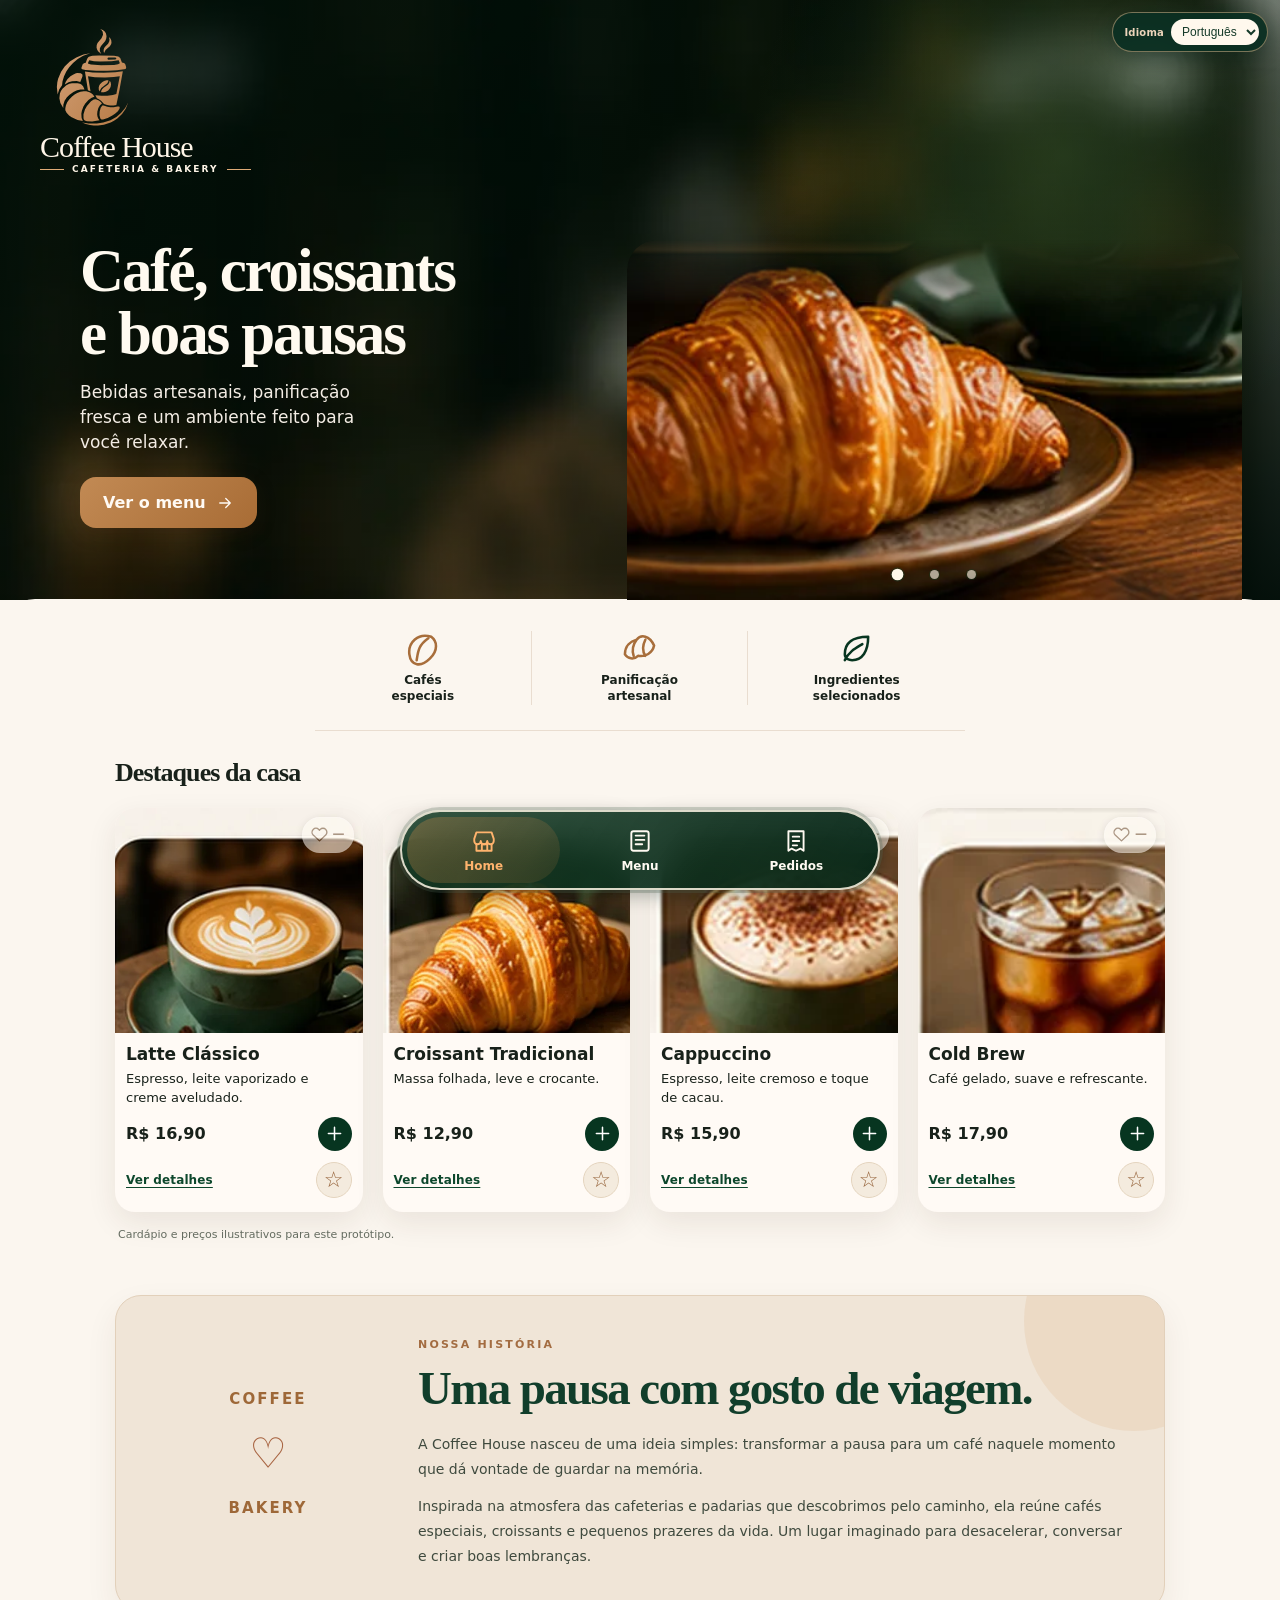
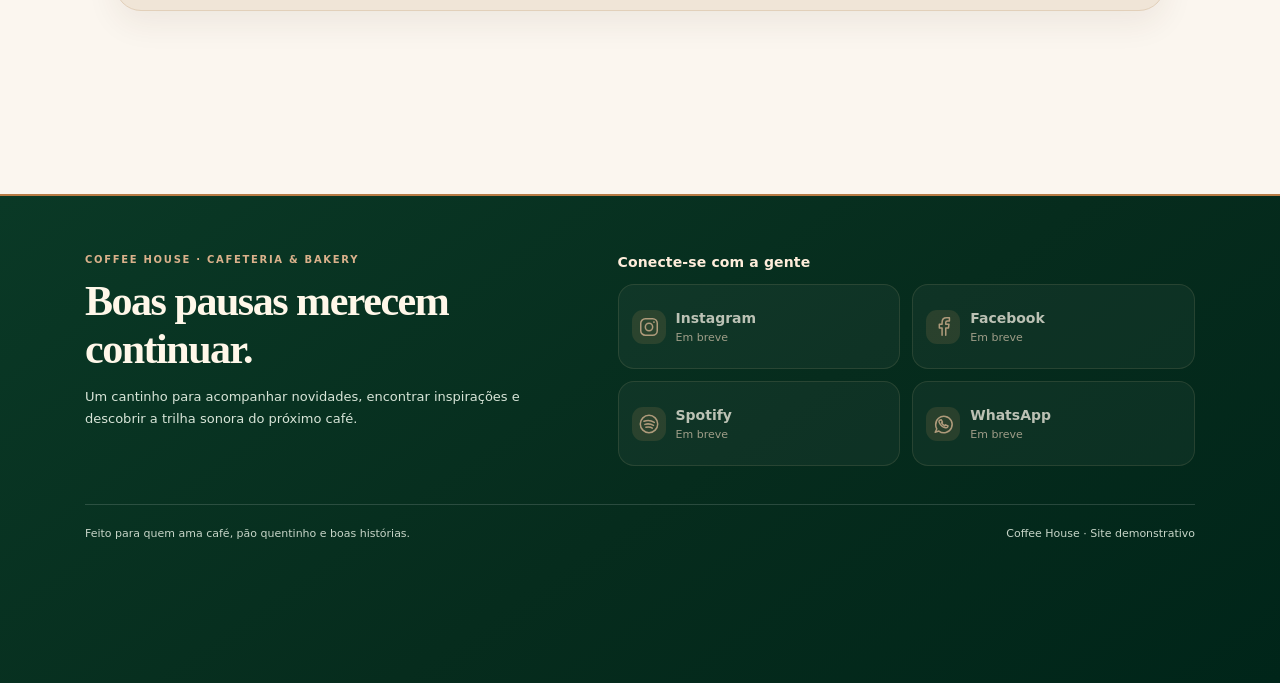
==== index.html @ 90447adb "feat(catalog): load live catalog after existing interactive customer experience" ====
<!doctype html><html lang="pt-BR"><head><meta charset="utf-8"><meta name="viewport" content="width=device-width,initial-scale=1,viewport-fit=cover"><meta name="theme-color" content="#083321"><meta name="description" content="Coffee House — café, croissants e boas pausas. Protótipo de cafeteria e bakery."><title>Coffee House · Cafeteria & Bakery</title><meta name="robots" content="index,follow"><link rel="canonical" href="https://iamdanieldantas.github.io/coffee-shop/">
<meta property="og:type" content="website"><meta property="og:title" content="Coffee House · Cafeteria & Bakery">
<meta property="og:description" content="Café, croissants e boas pausas — explore nosso cardápio demonstrativo.">
<meta property="og:url" content="https://iamdanieldantas.github.io/coffee-shop/">
<meta property="og:image" content="https://iamdanieldantas.github.io/coffee-shop/assets/app-icon.svg">
<meta name="twitter:card" content="summary"><meta name="twitter:title" content="Coffee House">
<link rel="manifest" href="manifest.webmanifest"><meta name="apple-mobile-web-app-capable" content="yes"><meta name="apple-mobile-web-app-status-bar-style" content="default"><meta name="apple-mobile-web-app-title" content="Coffee House">
<meta name="color-scheme" content="light">
<script type="application/ld+json">{"@context":"https://schema.org","@type":"WebSite","name":"Coffee House","url":"https://iamdanieldantas.github.io/coffee-shop/","inLanguage":["pt-BR","en-US","es-AR"],"description":"Protótipo demonstrativo de cafeteria e bakery. Não recebe pedidos reais."}</script><link rel="icon" type="image/svg+xml" href="assets/logo-approved.svg"><link rel="stylesheet" href="assets/styles.css"></head><body>
<div id="app">
<div class="language-switcher"><label for="site-language" data-i18n="language.label">Idioma</label><select id="site-language" data-i18n-aria-label="language.aria" aria-label="Selecionar idioma"><option value="pt">Português</option><option value="en">English</option><option value="es">Español</option></select></div>
<section id="home" class="screen active" aria-label="Página inicial" data-i18n-aria-label="aria.home"><div class="home-hero"><div class="top-logo"><img class="brand-symbol" src="assets/logo-approved.svg" alt="Croissant e copo de café" data-i18n-alt="aria.logo"><div class="wordmark">Coffee House</div><div class="submark">CAFETERIA &amp; BAKERY</div></div><div class="home-text"><h1 class="serif" data-i18n-html="hero.title">Café, croissants<br>e boas pausas</h1><p data-i18n="hero.description">Bebidas artesanais, panificação fresca e um ambiente feito para você relaxar.</p><a class="cta" href="#menu" data-go="menu"><span data-i18n="hero.menu">Ver o menu</span> <svg class="ico " viewBox="0 0 24 24" fill="none" stroke="currentColor" stroke-width="1.75" stroke-linecap="round" stroke-linejoin="round" aria-hidden="true"><path d="M5 12h14m-6-6 6 6-6 6"/></svg></a></div><div class="hero-carousel" aria-label="Fotos de cafés e panificação" data-i18n-aria-label="aria.carousel" aria-roledescription="carrossel">
  <img class="hero-food hero-slide is-active" src="assets/photos/hero-food.webp" fetchpriority="high" decoding="async" alt="Croissant e café especial sobre a mesa" data-i18n-alt="aria.image1" aria-hidden="false">
  <img class="hero-food hero-slide" decoding="async" src="assets/photos/croissant.webp" alt="Croissant artesanal dourado" data-i18n-alt="aria.image2" aria-hidden="true">
  <img class="hero-food hero-slide" decoding="async" src="assets/photos/latte.webp" alt="Café com leite cremoso" data-i18n-alt="aria.image3" aria-hidden="true">
  <div class="hero-dots" role="group" aria-label="Escolher foto da vitrine">
    <button class="hero-dot is-active" type="button" data-carousel-index="0" aria-label="Mostrar foto 1: croissant e café" data-i18n-aria-label="aria.carousel1" aria-current="true"></button>
    <button class="hero-dot" type="button" data-carousel-index="1" aria-label="Mostrar foto 2: croissant" data-i18n-aria-label="aria.carousel2" aria-current="false"></button>
    <button class="hero-dot" type="button" data-carousel-index="2" aria-label="Mostrar foto 3: latte" data-i18n-aria-label="aria.carousel3" aria-current="false"></button>
  </div>
</div></div><div class="home-lower"><div class="content"><div class="value-trio"><div><svg class="ico " viewBox="0 0 24 24" fill="none" stroke="currentColor" stroke-width="1.75" stroke-linecap="round" stroke-linejoin="round" aria-hidden="true"><path d="M18 4C9 1 2 8 3 16s8 9 14 3 5-12 1-15Z"/><path d="M16 5c-7 5-7 9-8 15"/></svg><span data-i18n-html="hero.coffee">Cafés<br>especiais</span></div><div><svg class="ico " viewBox="0 0 24 24" fill="none" stroke="currentColor" stroke-width="1.75" stroke-linecap="round" stroke-linejoin="round" aria-hidden="true"><path d="M2 16c0-6 4-9 8-10 3-4 9-3 12 4-1 5-6 8-11 7-3 3-7 2-9-1ZM10 6c-3 4-3 8-2 11M16 6c-2 4-2 8 0 11"/></svg><span data-i18n-html="hero.bakery">Panificação<br>artesanal</span></div><div><svg class="ico " viewBox="0 0 24 24" fill="none" stroke="currentColor" stroke-width="1.75" stroke-linecap="round" stroke-linejoin="round" aria-hidden="true"><path d="M20 4C8 4 4 9 4 16c0 3 3 4 5 4 7 0 11-6 11-16ZM4 20c3-6 7-8 12-11"/></svg><span data-i18n-html="hero.ingredients">Ingredientes<br>selecionados</span></div></div><h2 class="serif section-title" id="featured-heading">Destaques da casa</h2><div class="featured-grid" id="featured"></div><p class="small-note" data-i18n="hero.note">Cardápio e preços ilustrativos para este protótipo.</p>
<section class="about-section" id="sobre-nos" aria-labelledby="about-heading">
  <div class="about-decor" aria-hidden="true"><span>COFFEE</span><span>♡</span><span>BAKERY</span></div>
  <div class="about-copy">
    <p class="about-eyebrow" data-i18n="about.eyebrow">NOSSA HISTÓRIA</p>
    <h2 id="about-heading" class="serif" data-i18n="about.heading">Uma pausa com gosto de viagem.</h2>
    <p data-i18n="about.p1">A Coffee House nasceu de uma ideia simples: transformar a pausa para um café naquele momento que dá vontade de guardar na memória.</p>
    <p data-i18n="about.p2">Inspirada na atmosfera das cafeterias e padarias que descobrimos pelo caminho, ela reúne cafés especiais, croissants e pequenos prazeres da vida. Um lugar imaginado para desacelerar, conversar e criar boas lembranças.</p>
  </div>
</section>
</div></div></section>
<section id="menu" class="screen" aria-label="Cardápio" data-i18n-aria-label="aria.menu"><header class="banner-head"><div class="top-logo"><img class="brand-symbol" src="assets/logo-approved.svg" alt="Croissant e copo de café" data-i18n-alt="aria.logo"><div class="wordmark">Coffee House</div><div class="submark">CAFETERIA &amp; BAKERY</div></div></header><main class="content page-content"><h1 class="serif page-title" data-i18n="menu.heading">Menu</h1><p class="page-lead" data-i18n="menu.subtitle">Escolha sua bebida ou favorito da casa.</p><div class="categories" id="categories"></div><p id="likes-status" class="likes-status" aria-live="polite">Carregando curtidas...</p><div id="menu-items"></div><p class="small-note" data-i18n="menu.note">Fotos conceituais e preços demonstrativos.</p></main></section>
<section id="pedidos" class="screen" aria-label="Pedidos" data-i18n-aria-label="aria.orders"><header class="banner-head"><div class="top-logo"><img class="brand-symbol" src="assets/logo-approved.svg" alt="Croissant e copo de café" data-i18n-alt="aria.logo"><div class="wordmark">Coffee House</div><div class="submark">CAFETERIA &amp; BAKERY</div></div></header><main class="content page-content"><h1 class="serif page-title" data-i18n="orders.heading">Pedidos</h1><p class="page-lead" data-i18n="orders.subtitle">Revise seus itens antes da retirada.</p><div class="order-layout"><div id="order-list" class="panel order-list"></div><div><div id="order-summary" class="panel order-summary"></div><svg class="order-illustration" viewBox="0 0 310 195" fill="none" stroke="currentColor" stroke-width="2" stroke-linecap="round" stroke-linejoin="round" aria-hidden="true"><path d="M37 69h245v12H37zM48 81v91h219V81M49 69 72 24h173l28 45M82 69l12-45M117 69l8-45M154 69V24M192 69l-9-45M225 69l-17-45M255 69l-28-45M70 85v88M243 85v88M111 110h64v63h-64zM121 120h44v53h-44zM195 105h44v40h-44zM193 156h48M7 174h294M14 174v-40m0 0c-9-13-2-18 2-15 2-22 17-15 13-4 13-1 11 10 5 17M290 174v-31m0 0c-14-17-7-24-2-21 6-19 22-12 17 1 10-1 8 15 1 19M18 175h24v-10H18zM276 175h25v-10h-25zM78 156h26M81 155v18M102 155v18M201 162h28M205 162v11M225 162v11"/></svg></div></div></main></section>
</div>
<footer class="site-footer" aria-label="Rodapé do Coffee House" data-i18n-aria-label="aria.footer">
  <div class="site-footer-inner">
    <div class="footer-intro">
      <p class="footer-eyebrow">COFFEE HOUSE <span aria-hidden="true">·</span> CAFETERIA &amp; BAKERY</p>
      <h2 class="serif" data-i18n="footer.title">Boas pausas merecem continuar.</h2>
      <p data-i18n="footer.description">Um cantinho para acompanhar novidades, encontrar inspirações e descobrir a trilha sonora do próximo café.</p>
    </div>
    <div class="footer-social-section">
      <h3 data-i18n="footer.social">Conecte-se com a gente</h3>
      <div class="footer-social-grid" aria-label="Redes sociais e contato" data-i18n-aria-label="aria.social">
<span class="social-link is-pending" data-social="instagram">
  <span class="social-icon"><svg viewBox="0 0 24 24" fill="none" stroke="currentColor" stroke-linecap="round" stroke-linejoin="round" stroke-width="1.65" aria-hidden="true"><rect x="3" y="3" width="18" height="18" rx="5"/><circle cx="12" cy="12" r="4"/><circle cx="17.4" cy="6.6" r="1" fill="currentColor" stroke="none"/></svg></span>
  <span class="social-labels"><span class="social-name">Instagram</span><span class="social-meta" data-i18n="footer.soon">Em breve</span></span>
  <svg class="social-arrow" viewBox="0 0 24 24" fill="none" stroke="currentColor" stroke-width="1.7" aria-hidden="true"><path d="m8 16 8-8M9 8h7v7"/></svg>
</span>
<span class="social-link is-pending" data-social="facebook">
  <span class="social-icon"><svg viewBox="0 0 24 24" fill="none" stroke="currentColor" stroke-linecap="round" stroke-linejoin="round" stroke-width="1.65" aria-hidden="true"><path d="M15 21v-8h3l.5-4H15V7.1c0-1 .4-1.6 1.7-1.6H19V2h-3.2C12.1 2 11 4.3 11 7v2H8v4h3v8"/></svg></span>
  <span class="social-labels"><span class="social-name">Facebook</span><span class="social-meta" data-i18n="footer.soon">Em breve</span></span>
  <svg class="social-arrow" viewBox="0 0 24 24" fill="none" stroke="currentColor" stroke-width="1.7" aria-hidden="true"><path d="m8 16 8-8M9 8h7v7"/></svg>
</span>
<span class="social-link is-pending" data-social="spotify">
  <span class="social-icon"><svg viewBox="0 0 24 24" fill="none" stroke="currentColor" stroke-linecap="round" stroke-linejoin="round" stroke-width="1.65" aria-hidden="true"><circle cx="12" cy="12" r="9.5"/><path d="M6.5 9c4.3-1.3 8.2-.7 11.3 1.2M7.5 12.4c3.7-1.1 6.6-.5 9.4 1.1M8.6 15.5c2.8-.6 5.1-.4 7 1"/></svg></span>
  <span class="social-labels"><span class="social-name">Spotify</span><span class="social-meta" data-i18n="footer.soon">Em breve</span></span>
  <svg class="social-arrow" viewBox="0 0 24 24" fill="none" stroke="currentColor" stroke-width="1.7" aria-hidden="true"><path d="m8 16 8-8M9 8h7v7"/></svg>
</span>
<span class="social-link is-pending" data-social="whatsapp">
  <span class="social-icon"><svg viewBox="0 0 24 24" fill="none" stroke="currentColor" stroke-linecap="round" stroke-linejoin="round" stroke-width="1.65" aria-hidden="true"><path d="M5.2 17.4 3.5 21l4-1.3A9 9 0 1 0 4 13c0 1.6.4 3 1.2 4.4Z"/><path d="M8 8.1c-.5.5-.5 1.3-.1 2.2 1.3 3 3.6 5.1 6.7 5.8 1 .2 2-.1 2.4-.7l.5-1.2-2.7-1.3-.8 1c-1.6-.6-2.7-1.6-3.5-3.1l.9-.8L10 7.3Z"/></svg></span>
  <span class="social-labels"><span class="social-name">WhatsApp</span><span class="social-meta" data-i18n="footer.soon">Em breve</span></span>
  <svg class="social-arrow" viewBox="0 0 24 24" fill="none" stroke="currentColor" stroke-width="1.7" aria-hidden="true"><path d="m8 16 8-8M9 8h7v7"/></svg>
</span>
      </div>
    </div>
    <div class="footer-bottom">
      <span data-i18n="footer.motto">Feito para quem ama café, pão quentinho e boas histórias.</span>
      <span data-i18n="footer.demo">Coffee House · Site demonstrativo</span>
    </div>
  </div>
</footer>
<nav class="bottom-wrap" aria-label="Navegação principal" data-i18n-aria-label="aria.navigation"><div class="bottom"><a class="nav-btn active" data-go="home" href="#home" aria-current="page"><svg class="ico " viewBox="0 0 24 24" fill="none" stroke="currentColor" stroke-width="1.75" stroke-linecap="round" stroke-linejoin="round" aria-hidden="true"><path d="m3 10 2-6h14l2 6v2a3 3 0 0 1-6 0 3 3 0 0 1-6 0 3 3 0 0 1-6 0v-2Z"/><path d="M5 15v6h14v-6M10 21v-6h5v6"/></svg><span data-i18n="nav.home">Home</span></a><a class="nav-btn" data-go="menu" href="#menu"><svg class="ico " viewBox="0 0 24 24" fill="none" stroke="currentColor" stroke-width="1.75" stroke-linecap="round" stroke-linejoin="round" aria-hidden="true"><rect x="4" y="3" width="16" height="18" rx="2"/><path d="M8 7h8M8 11h8M8 15h6"/></svg><span data-i18n="nav.menu">Menu</span></a><a class="nav-btn" data-go="pedidos" href="#pedidos"><svg class="ico " viewBox="0 0 24 24" fill="none" stroke="currentColor" stroke-width="1.75" stroke-linecap="round" stroke-linejoin="round" aria-hidden="true"><path d="M5 3h14v18l-3-2-4 2-4-2-3 2V3Z"/><path d="M9 8h6M9 12h6M9 16h4"/></svg><span data-i18n="nav.orders">Pedidos</span><span class="cart-badge" id="cart-badge" hidden>0</span></a></div></nav>
<div class="toast" id="toast" role="status" aria-live="polite"></div><div class="overlay" id="checkout-modal" role="dialog" aria-modal="true" aria-labelledby="dialog-heading"><div class="dialog"><div class="success"><svg class="ico " viewBox="0 0 24 24" fill="none" stroke="currentColor" stroke-width="1.75" stroke-linecap="round" stroke-linejoin="round" aria-hidden="true"><path d="m5 12 5 5L20 7"/></svg></div><h2 id="dialog-heading" class="serif" data-i18n="modal.title">Pedido simulado!</h2><p data-i18n="modal.message">Esta é uma demonstração. Nenhum pedido foi enviado à loja e nenhum pagamento foi realizado.</p><button id="close-modal" class="confirm" type="button" data-i18n="modal.close">Voltar para o café</button></div></div>
<script src="assets/i18n.js"></script><script src="assets/likes-config.js"></script><script src="assets/likes.js"></script><script src="assets/app.js"></script><script src="assets/social-config.js"></script><script src="assets/social-footer.js"></script><script src="assets/experience.js"></script><script src="assets/catalog.js"></script><script defer src="assets/pwa.js"></script></body></html>
---- assets/styles.css ----
:root{--forest:#073520;--forest2:#002919;--forest3:#0e3b27;--copper:#b77b45;--copperlight:#dfab77;--cream:#fbf6ef;--cream2:#f3e9de;--white:#fffdf9;--ink:#18211a;--muted:#51574e;--line:#e9ddd0;--shadow:0 11px 30px rgba(55,32,18,.085)}
*{box-sizing:border-box}html{scroll-behavior:smooth}body{margin:0;color:var(--ink);background:var(--cream);font-family:system-ui,-apple-system,BlinkMacSystemFont,"Segoe UI",sans-serif;-webkit-font-smoothing:antialiased}button,input{font:inherit}button{cursor:pointer}button:focus-visible,input:focus-visible{outline:3px solid #b77b45;outline-offset:3px}button:disabled{cursor:not-allowed;opacity:.6}img{display:block;object-fit:cover}svg{flex-shrink:0}.ico{width:24px;height:24px}h1,h2,h3,p{margin:0}.serif{font-family:Georgia,"Times New Roman",serif;letter-spacing:-.035em;font-weight:700}#app{width:100%;min-height:100svh;overflow:hidden}.screen{display:none;animation:fade .22s ease both;min-height:100svh;padding-bottom:calc(120px + env(safe-area-inset-bottom))}.screen.active{display:block}@keyframes fade{from{opacity:.4;transform:translateY(5px)}to{opacity:1;transform:none}}.content{max-width:1120px;margin:0 auto;padding-left:20px;padding-right:20px}.top-logo{display:flex;flex-direction:column;align-items:center;gap:2px;color:#fff6e8;text-align:center}.top-logo .brand-symbol{display:block;width:105px;height:105px;object-fit:contain;overflow:visible;transform:none}.wordmark{font:500 30px/1 Georgia,serif;letter-spacing:-.035em}.submark{display:flex;align-items:center;gap:8px;font-size:9px;letter-spacing:.23em;font-weight:700}.submark:before,.submark:after{content:"";height:1px;width:24px;background:var(--copperlight)}.banner-head{background:radial-gradient(circle at 60% 0%,#15543b 0,var(--forest) 38%,var(--forest2) 95%);height:180px;border-radius:0 0 49% 49%/0 0 24px 24px;display:flex;align-items:center;justify-content:center;position:relative;z-index:1;padding-top:5px}.page-title{font-size:38px;line-height:1.05;margin-bottom:10px}.page-lead{font-size:15px;color:#202923;line-height:1.42;margin-bottom:24px}.panel{background:var(--white);border-radius:24px;box-shadow:var(--shadow)}
/* Home */
.home-hero{background:radial-gradient(circle at 83% 26%,rgba(69,99,52,.48),transparent 27%),linear-gradient(145deg,rgba(0,19,10,.82),rgba(0,21,12,.4) 53%,rgba(0,12,7,.96)),url('[data-uri]') center/cover;min-height:620px;color:#fffaf0;position:relative;overflow:hidden;padding-top:25px}.home-hero .top-logo{position:relative;z-index:2}.home-text{position:relative;z-index:2;margin:80px 28px 0;max-width:440px}.home-text h1{font-size:clamp(38px,9.7vw,56px);line-height:1.04;margin-bottom:14px}.home-text p{font-size:16px;line-height:1.46;max-width:290px;color:#f4ede5}.cta{display:inline-flex;align-items:center;justify-content:center;gap:10px;background:linear-gradient(135deg,#c28a54,#a86c35);color:#fffaf4;border:0;border-radius:16px;padding:16px 23px;font-weight:750;margin-top:23px;box-shadow:0 5px 20px rgba(60,32,8,.19)}.cta .ico{width:18px;height:18px}.hero-food{position:relative;z-index:1;width:min(100%,540px);margin:-4px auto -5px;display:block;height:195px;object-fit:cover;object-position:center 43%;mask-image:linear-gradient(to bottom,transparent 0%,#000 22%,#000 98%)}.hero-dots{display:flex;justify-content:center;gap:7px;position:relative;z-index:3;margin:-4px 0 40px}.hero-dots span{width:8px;height:8px;border-radius:50%;background:#ffffff65}.hero-dots span:first-child{background:#fff6e8}.home-lower{margin-top:-1px;position:relative;border-radius:35px 35px 0 0;background:var(--cream);padding:26px 0 60px}.value-trio{display:grid;grid-template-columns:repeat(3,1fr);text-align:center;gap:0;padding:6px 0 25px;margin-bottom:27px;border-bottom:1px solid var(--line)}.value-trio>div{display:flex;flex-direction:column;align-items:center;gap:7px;font-size:12px;font-weight:650;line-height:1.32;padding:0 7px;border-right:1px solid var(--line)}.value-trio>div:last-child{border-right:0}.value-trio .ico{color:#a86e3b;width:35px;height:35px}.value-trio>div:last-child .ico{color:var(--forest)}.section-title{font-size:26px;margin:8px 0 20px}.featured-grid{display:grid;grid-template-columns:1fr 1fr;gap:13px}.featured{overflow:hidden;border-radius:20px;background:#fffaf5;box-shadow:var(--shadow);display:flex;flex-direction:column}.featured img{width:100%;aspect-ratio:1.12;object-fit:cover}.featured-body{padding:11px 11px 14px;display:flex;flex:1;flex-direction:column}.featured h3{font-size:14px;line-height:1.28}.featured p{font-size:11px;line-height:1.4;margin:5px 0 10px;flex:1}.price-row{display:flex;align-items:center;justify-content:space-between;gap:5px}.price{font-weight:760}.round-add{border:0;border-radius:50%;width:34px;height:34px;background:var(--forest);color:#fff;display:grid;place-items:center;transition:transform .12s}.round-add:active{transform:scale(.92)}.round-add .ico{width:21px;height:21px}
/* Menu */
.page-content{padding-top:19px}.categories{display:grid;grid-template-columns:repeat(4,minmax(0,1fr));gap:7px;margin-bottom:28px}.category{border:1px solid #f0e7dd;background:#fffaf4;color:#1e2420;border-radius:19px;min-height:99px;padding:12px 3px;display:flex;flex-direction:column;gap:9px;align-items:center;justify-content:center;box-shadow:0 5px 13px rgba(56,34,19,.035);font-size:12px;font-weight:650}.category .ico{width:31px;height:31px;color:#a86a37}.category.selected{background:linear-gradient(150deg,#0f4a2e,#002c1a);color:white;border-color:#0a3624;box-shadow:0 8px 20px #0a33201e}.category.selected .ico{color:white}.menu-section{margin-bottom:27px}.menu-section h2{font-size:25px;margin:0 0 13px}.menu-items{display:grid;grid-template-columns:1fr;gap:12px}.product{background:#fffcf8;border-radius:22px;padding:12px;display:grid;grid-template-columns:105px minmax(0,1fr) 37px;align-items:center;gap:13px;box-shadow:var(--shadow)}.product img{width:105px;height:105px;border-radius:15px}.product h3{font-size:14px;line-height:1.3;font-weight:760}.product p{font-size:12px;line-height:1.35;margin:4px 0 8px;color:#353832}.product strong{font-size:15px}.product .round-add{align-self:end;margin-bottom:3px}.small-note{font-size:11px;color:#666e62;margin:16px 3px 0}
/* Orders */
.order-list{padding:5px 16px}.order-row{display:grid;grid-template-columns:79px minmax(0,1fr) auto;gap:11px;align-items:center;padding:18px 0;border-bottom:1px solid var(--line)}.order-row:last-child{border:0}.order-row img{width:78px;height:78px;border-radius:14px}.order-row h3{font-size:13px;font-weight:760;line-height:1.35}.order-row p{font-size:13px;margin-top:7px}.quantity{display:flex;align-items:center;background:#f5eee5;border:1px solid #e2d5c7;border-radius:99px;gap:10px}.quantity button{border:0;background:transparent;width:27px;height:29px;display:grid;place-items:center;border-radius:50%}.quantity button .ico{width:17px;height:17px}.quantity span{font-size:13px;font-weight:750;min-width:8px;text-align:center}.order-summary{padding:17px 17px 18px;margin-top:17px}.summary-line{display:flex;align-items:center;justify-content:space-between;font-size:14px;gap:10px;margin-bottom:19px}.coupon-trigger{border:0;border-radius:13px;width:100%;background:#e7ecdf;display:flex;align-items:center;justify-content:space-between;padding:13px 12px;color:#1c3729;font-size:13px;margin:2px 0 17px}.coupon-trigger .ico:first-child{width:23px;height:23px}.coupon-trigger .ico:last-child{width:18px;height:18px}.coupon-left{display:flex;align-items:center;gap:10px}.coupon-body{display:none;gap:8px;margin:-6px 0 16px}.coupon-body.open{display:flex}.coupon-body input{border:1px solid #ded4c6;border-radius:10px;background:white;padding:12px;flex:1;min-width:0;outline-color:var(--forest)}.coupon-body button{border:0;border-radius:10px;background:#18442c;color:white;font-weight:650;padding:0 13px}.coupon-error{font-size:12px;color:#a34a28;margin:-7px 0 12px;display:none}.total-line{padding:13px 0 17px;border-top:1px solid var(--line);display:flex;align-items:center;justify-content:space-between;font-size:21px;font-weight:790}.confirm{border:0;background:linear-gradient(110deg,#07532f,#002d1b);color:white;border-radius:16px;width:100%;padding:17px 12px;display:flex;align-items:center;justify-content:center;gap:13px;font-weight:750;font-size:14px}.confirm .ico{width:22px;height:22px}.empty{text-align:center;padding:38px 15px;color:#384739}.empty .ico{height:45px;width:45px;color:var(--forest)}.empty h3{font-size:20px;margin:12px 0 8px}.empty p{font-size:13px;line-height:1.5}.order-illustration{display:block;max-width:310px;width:85%;margin:23px auto 20px;color:#50765d;opacity:.63}
/* Bottom navigation */
.bottom-wrap{position:fixed;z-index:50;bottom:calc(10px + env(safe-area-inset-bottom));left:50%;transform:translateX(-50%);width:min(calc(100% - 22px),470px);padding:5px;border-radius:100px;border:2px solid rgba(237,232,215,.92);background:linear-gradient(125deg,rgba(22,61,39,.86),rgba(4,37,22,.94));box-shadow:0 6px 18px #05140e4a,0 0 0 3px #5f746246;backdrop-filter:blur(18px);-webkit-backdrop-filter:blur(18px)}.bottom{display:grid;grid-template-columns:repeat(3,minmax(0,1fr));gap:3px}.nav-btn{border:0;background:transparent;color:#fffaf2;min-height:66px;border-radius:100px;display:flex;align-items:center;justify-content:center;flex-direction:column;gap:5px;position:relative;font-size:12px;font-weight:640}.nav-btn .ico{width:26px;height:26px}.nav-btn.active{color:#ffb36d;background:linear-gradient(130deg,rgba(196,135,73,.36),rgba(153,107,57,.16))}.cart-badge{position:absolute;top:4px;left:calc(50% + 13px);font-size:11px;background:#fff5e9;border-radius:100%;color:#24352a;min-width:20px;height:20px;display:grid;place-items:center;font-weight:800;border:1px solid #cbbba5}.cart-badge[hidden]{display:none}
.toast{position:fixed;z-index:80;left:50%;transform:translateX(-50%) translateY(18px);opacity:0;bottom:calc(94px + env(safe-area-inset-bottom));background:#173c29;color:white;padding:12px 20px;box-shadow:0 10px 30px #001b1660;border-radius:100px;font-size:13px;white-space:nowrap;pointer-events:none;transition:all .2s}.toast.show{transform:translateX(-50%) translateY(0);opacity:1}.overlay{position:fixed;inset:0;z-index:100;background:#00190ec9;display:none;align-items:center;justify-content:center;padding:16px;backdrop-filter:blur(4px)}.overlay.show{display:flex}.dialog{background:var(--cream);border-radius:27px;width:min(100%,390px);text-align:center;padding:30px 25px}.dialog .success{width:65px;height:65px;border-radius:50%;background:#e0ecda;display:grid;place-items:center;color:#145132;margin:auto auto 15px}.dialog .success .ico{width:35px;height:35px}.dialog h2{font-size:29px}.dialog p{font-size:14px;line-height:1.5;margin:10px 0 20px;color:#485148}
@media(min-width:760px){.banner-head{height:198px}.page-content{padding-top:30px}.page-title{font-size:46px}.content{padding-left:35px;padding-right:35px}.home-hero{min-height:600px}.home-hero .top-logo{margin-left:40px;align-items:flex-start}.home-text{margin:65px max(6%,calc((100vw - 1120px)/2)) 0}.home-text h1{font-size:61px}.home-text p{font-size:17px}.hero-food{width:48%;height:360px;position:absolute;right:3%;bottom:0;object-fit:cover;border-radius:30px 30px 0 0;mask-image:linear-gradient(to bottom,transparent,#000 18%)}.hero-dots{position:absolute;bottom:1px;left:50%}.home-lower{border-radius:35px 35px 0 0}.value-trio{max-width:650px;margin-left:auto;margin-right:auto}.featured-grid{grid-template-columns:repeat(4,1fr);gap:20px}.featured img{aspect-ratio:1.1}.featured h3{font-size:17px}.featured p{font-size:13px}.categories{max-width:650px;gap:12px}.menu-items{grid-template-columns:repeat(2,minmax(0,1fr));gap:16px}.product{grid-template-columns:105px minmax(0,1fr) 37px}.order-layout{display:grid;grid-template-columns:minmax(0,1.3fr) minmax(300px,.9fr);gap:25px;align-items:start}.order-summary{margin-top:0}.order-illustration{width:225px}.bottom-wrap{width:480px}}
@media(max-width:350px){.product{grid-template-columns:84px minmax(0,1fr) 32px;gap:8px;padding:9px}.product img{width:84px;height:84px}.category{font-size:11px}.order-row{grid-template-columns:62px minmax(0,1fr);row-gap:6px}.order-row img{width:62px;height:62px}.quantity{grid-column:2;justify-self:start}.top-logo .brand-symbol{width:82px}.wordmark{font-size:26px}}
@media(prefers-reduced-motion:reduce){*,*:before,*:after{animation:none!important;transition:none!important;scroll-behavior:auto!important}}

/* Native anchor navigation: reliable for iOS/Safari, including local file previews. */
.nav-btn{text-decoration:none;touch-action:manipulation;-webkit-tap-highlight-color:transparent;user-select:none}
.nav-btn:focus-visible{outline:3px solid #d59a60;outline-offset:2px}
@supports selector(body:has(.screen:target)) {
  html:not(.js-ready) body:has(.screen:target) .screen{display:none !important}
  html:not(.js-ready) body:has(.screen:target) .screen:target{display:block !important}
  html:not(.js-ready) body:has(#menu:target) .bottom-wrap [data-go="home"],
  html:not(.js-ready) body:has(#pedidos:target) .bottom-wrap [data-go="home"]{color:#fffaf2;background:transparent}
  html:not(.js-ready) body:has(#menu:target) .bottom-wrap [data-go="menu"],
  html:not(.js-ready) body:has(#pedidos:target) .bottom-wrap [data-go="pedidos"],
  html:not(.js-ready) body:has(#home:target) .bottom-wrap [data-go="home"]{color:#ffb36d;background:linear-gradient(130deg,rgba(196,135,73,.36),rgba(153,107,57,.16))}
}

/* Carousel: one real photo at a time, active dot and manual/swipe controls. */
.hero-carousel{position:relative;z-index:1;width:min(100%,540px);height:195px;margin:-4px auto -5px;overflow:hidden;mask-image:linear-gradient(to bottom,transparent 0%,#000 22%,#000 98%)}
.hero-carousel .hero-food{position:absolute;inset:0;width:100%;height:100%;margin:0;display:block;object-fit:cover;object-position:center 43%;border-radius:0;mask-image:none;opacity:0;transition:opacity .4s ease;pointer-events:none}
.hero-carousel .hero-food.is-active{opacity:1}
.hero-carousel .hero-dots{position:absolute;z-index:4;left:0;right:0;bottom:7px;display:flex;justify-content:center;gap:3px;margin:0}
.hero-carousel .hero-dot{border:0;appearance:none;background:transparent;width:34px;height:34px;display:grid;place-items:center;padding:0;cursor:pointer;touch-action:manipulation}
.hero-carousel .hero-dot::after{content:"";width:9px;height:9px;border-radius:50%;background:#fff8e9a0;box-shadow:0 0 0 1px #13402760;transition:transform .2s ease,background .2s ease}
.hero-carousel .hero-dot.is-active::after{background:#fff8e9;transform:scale(1.3)}
.hero-carousel .hero-dot:focus-visible{outline:2px solid #fff5df;outline-offset:0;border-radius:100px}
.cta{text-decoration:none}
@media(min-width:760px){.hero-carousel{width:48%;height:360px;position:absolute;right:3%;bottom:0;margin:0;mask-image:linear-gradient(to bottom,transparent,#000 18%);border-radius:30px 30px 0 0}.hero-carousel .hero-food{height:100%;width:100%;right:auto;bottom:auto;object-fit:cover;mask-image:none}.hero-carousel .hero-dots{left:0;bottom:9px;position:absolute}}
@media(prefers-reduced-motion:reduce){.hero-carousel .hero-food{transition:none}.hero-carousel .hero-dot::after{transition:none}}

/* Curtidas: acessíveis por teclado, sem inventar contagens quando offline. */
.like-button{display:inline-flex;align-items:center;justify-content:center;gap:5px;min-height:32px;padding:4px 8px;border:1px solid #e5d9cb;border-radius:99px;background:#fffaf4;color:#74563c;font-size:12px;line-height:1.1;font-weight:750;cursor:pointer;white-space:nowrap;touch-action:manipulation}
.like-button .like-icon{width:17px;height:17px;flex-shrink:0;transition:transform .15s}
.like-button:hover:not(:disabled) .like-icon{transform:scale(1.12)}
.like-button.is-liked{color:#b85154;border-color:#e7c5c3;background:#fff1ef}
.like-button.is-liked .like-icon{fill:currentColor}
.like-button:disabled{opacity:.58;cursor:not-allowed}
.like-button:focus-visible,.menu-sort button:focus-visible{outline:3px solid var(--copper);outline-offset:3px}
.featured{position:relative}
.featured>.like-button{position:absolute;top:9px;right:9px;border-color:#fff7;box-shadow:0 2px 10px #08180833;background:#fffaf4ed;min-width:48px;min-height:36px}
.featured>.like-button.is-liked{background:#fff1ef}
.product .like-button{display:flex;max-width:max-content;margin-top:9px}
.likes-status{font-size:12px;line-height:1.45;color:var(--muted);margin:-8px 0 18px}
.menu-sort{display:flex;align-items:center;justify-content:space-between;gap:12px;margin:0 3px 18px;font-size:12px;color:var(--muted)}
.menu-sort button{border:1px solid #d6c6b7;background:#fffaf4;color:var(--forest);padding:9px 13px;border-radius:99px;font-size:12px;font-weight:730;cursor:pointer}
.menu-sort button[aria-pressed="true"]{background:var(--forest);color:#fff}
.menu-sort button:disabled{opacity:.5;cursor:not-allowed}

/* One consistent, accessible - quantity + control for Home highlights and Menu. */
.product{grid-template-columns:105px minmax(0,1fr)}
.product-info{min-width:0}
.product-price-row{display:flex;align-items:center;justify-content:space-between;flex-wrap:wrap;gap:8px 10px}
.product-qty-slot{display:flex;align-items:center;flex:none}
.product-qty-slot .round-add{align-self:auto;margin:0}
.product-qty-slot .round-add[hidden],.product-qty-slot .qty-picker[hidden]{display:none!important}
.qty-picker{display:inline-flex;align-items:center;justify-content:space-between;gap:2px;border-radius:99px;border:1px solid #d7c7b5;background:#f4eee6;color:var(--forest);min-height:36px;padding:2px;white-space:nowrap;touch-action:manipulation}
.qty-picker button{border:0;background:transparent;display:grid;place-items:center;width:31px;height:30px;color:inherit;border-radius:50%;padding:0;flex:none}
.qty-picker button:active{background:#e9dcd0}
.qty-picker button:focus-visible{outline:2px solid var(--copper);outline-offset:1px}
.qty-picker button:disabled{opacity:.35;cursor:not-allowed}
.qty-picker button .ico{width:17px;height:17px}
.qty-picker output{min-width:22px;text-align:center;font-size:14px;font-weight:800;font-variant-numeric:tabular-nums}
.featured .price-row{flex-wrap:wrap;gap:8px 5px}
.featured .product-qty-slot{margin-left:auto}
.product .like-button{margin-top:10px}
@media(max-width:350px){.product{grid-template-columns:84px minmax(0,1fr)}.product-price-row{gap:8px 4px}}

/* Footer social and contact section: visible on Home, Menu and Pedidos. */
.site-footer{position:relative;background:linear-gradient(145deg,#0a3926 0%,#062c1d 55%,#002519 100%);color:#fff7e9;border-top:2px solid var(--copper);padding:43px 20px calc(136px + env(safe-area-inset-bottom));}
.site-footer-inner{max-width:1110px;margin:0 auto}
.footer-eyebrow{font-size:10px;letter-spacing:.17em;font-weight:800;color:#dab18b}
.footer-intro h2{font-size:clamp(27px,5vw,42px);line-height:1.14;margin:13px 0 12px;max-width:520px}
.footer-intro>p:last-child{max-width:480px;color:#d8e5d8;line-height:1.65;font-size:13px}
.footer-social-section{margin-top:32px}
.footer-social-section h3{font-size:14px;letter-spacing:.01em;font-weight:750;margin-bottom:14px;color:#ffeddb}
.footer-social-grid{display:grid;grid-template-columns:repeat(2,minmax(0,1fr));gap:10px}
.social-link{min-width:0;min-height:78px;border:1px solid #d9bd912e;border-radius:16px;background:#ffffff0d;padding:12px 10px;display:flex;align-items:center;gap:10px;color:#fff9ed;text-decoration:none}
.social-link .social-icon{width:34px;height:34px;flex:none;display:grid;place-items:center;border-radius:11px;background:#d59a6030;color:#eec49e}
.social-link .social-icon svg{width:22px;height:22px}
.social-labels{display:flex;flex-direction:column;gap:5px;min-width:0}
.social-name{font-size:12px;font-weight:750;white-space:nowrap}
.social-meta{font-size:10px;color:#d8c7b0;white-space:nowrap}
.social-arrow{margin-left:auto;width:15px;height:15px;opacity:0;flex:none}
.social-link.is-pending{opacity:.73;cursor:default}
.social-link.is-ready{border-color:#d6b88965;background:#ffffff14;transition:background .16s,border-color .16s,transform .16s}
.social-link.is-ready .social-arrow{opacity:.85}
.social-link.is-ready:hover{background:#e4b17a25;border-color:#f4c89d;transform:translateY(-2px)}
.social-link.is-ready:focus-visible{outline:3px solid #f2b97a;outline-offset:3px}
.footer-bottom{border-top:1px solid #ffffff25;margin-top:29px;padding-top:20px;display:flex;flex-wrap:wrap;gap:8px 18px;justify-content:space-between;color:#c7d5c8;font-size:11px;line-height:1.6}
@media(min-width:760px){.site-footer{padding:58px 36px 140px}.site-footer-inner{display:grid;grid-template-columns:minmax(0,.9fr) minmax(430px,1.1fr);gap:30px 60px}.footer-social-section{margin:0}.footer-social-grid{gap:12px}.social-link{min-height:85px;padding:13px}.footer-bottom{grid-column:1/-1;margin-top:8px}.social-name{font-size:14px}.social-meta{font-size:11px}}
@media(max-width:350px){.site-footer{padding-left:15px;padding-right:15px}.social-link{gap:7px;padding:9px 7px;min-height:72px}.social-link .social-icon{width:30px;height:30px}.social-link .social-icon svg{width:19px;height:19px}.social-name{font-size:11px}}
@media(prefers-reduced-motion:reduce){.social-link.is-ready{transition:none}}

/* Global language selector. Stays out of the bottom navigation on mobile. */
.language-switcher{position:fixed;z-index:45;top:calc(12px + env(safe-area-inset-top));right:12px;display:flex;align-items:center;gap:7px;background:#092f22e8;border:1px solid #ddb58a85;border-radius:999px;padding:6px 8px 6px 11px;box-shadow:0 6px 20px #001e1660;color:#fff6e7;backdrop-filter:blur(12px);-webkit-backdrop-filter:blur(12px)}
.language-switcher label{font-size:10px;font-weight:700;letter-spacing:.02em;color:#edd5bb}
.language-switcher select{appearance:auto;border:0;background:#fff8ed;color:#153a29;border-radius:999px;padding:5px 3px 5px 7px;font-size:12px;min-width:88px;max-width:110px;cursor:pointer}
.language-switcher select:focus-visible{outline:3px solid #e4ab6c;outline-offset:3px}
@media(max-width:380px){.language-switcher{top:calc(7px + env(safe-area-inset-top));right:7px;padding:4px 6px;gap:4px}.language-switcher label{font-size:9px}.language-switcher select{font-size:11px;min-width:81px}}
/* Brand story: editorial, compact, and responsive. */
.about-section{position:relative;isolation:isolate;overflow:hidden;display:grid;gap:23px;grid-template-columns:1fr;background:#f0e5d7;border:1px solid #e2d0ba;border-radius:26px;margin-top:44px;margin-bottom:3px;padding:28px 23px 31px;box-shadow:0 13px 32px rgba(69,45,24,.07)}
.about-section:before{content:"";position:absolute;right:-80px;top:-85px;border-radius:50%;width:220px;height:220px;background:#dab58b3b;z-index:-1}
.about-decor{display:flex;align-items:center;gap:12px;font-size:11px;letter-spacing:.14em;font-weight:780;color:#9e6838}
.about-decor span:nth-child(2){font-size:20px;letter-spacing:0;color:#a76340}
.about-eyebrow{color:#a36c41;font-size:11px;font-weight:850;letter-spacing:.2em;margin:0 0 11px}
.about-copy h2{font-size:clamp(29px,5.5vw,47px);color:#113e2b;line-height:1.11;margin:0 0 18px;max-width:620px}
.about-copy>p:not(.about-eyebrow){font-size:14px;line-height:1.78;color:#3f4a3e;margin:0 0 12px;max-width:720px}
.about-copy>p:last-child{margin-bottom:0}
@media(min-width:760px){.about-section{grid-template-columns:220px 1fr;align-items:center;gap:40px;padding:42px;margin-top:54px}.about-decor{flex-direction:column;align-items:center;justify-content:center;font-size:15px;gap:21px}.about-decor span:nth-child(2){font-size:42px}}
/* Same quantity pill, icon size, colors, and touch targets as Menu/Home. */
.order-row .quantity.qty-picker{display:inline-flex;gap:2px;min-height:36px;padding:2px;border:1px solid #d7c7b5;background:#f4eee6;color:var(--forest);white-space:nowrap}
.order-row .quantity.qty-picker button{width:31px;height:30px;color:inherit;display:grid;place-items:center;padding:0;flex:none}
.order-row .quantity.qty-picker button .ico{width:17px;height:17px}
.order-row .quantity.qty-picker span{min-width:22px;text-align:center;font-size:14px;font-weight:800;line-height:1.2;font-variant-numeric:tabular-nums}
.order-row .quantity.qty-picker button:active{background:#e9dcd0}
.order-row .quantity.qty-picker button:focus-visible{outline:2px solid var(--copper);outline-offset:1px}
.order-row .quantity.qty-picker button:disabled{opacity:.35}
@media(max-width:420px){.order-row{grid-template-columns:65px minmax(0,1fr) auto;gap:8px}.order-row img{width:64px;height:64px}}
@media(max-width:350px){.order-row{grid-template-columns:62px minmax(0,1fr);gap:8px}.order-row .quantity.qty-picker{grid-column:2;justify-self:start}.about-section{padding:23px 18px}}

/* Coffee House V2 — product discovery, details, and safe demo checkout */
.discovery{background:#fffdf9;border:1px solid #e6d9c8;border-radius:17px;padding:15px;margin:14px 0 18px;box-shadow:0 8px 16px #192e1610}
.discovery>label,.discovery-actions>label{display:block;font-size:12px;font-weight:780;margin-bottom:7px;color:#193e2b}
.discovery input,.discovery select{width:100%;font-size:14px;min-height:42px;padding:10px 12px;border:1px solid #d7c7b5;border-radius:11px;background:#fff;color:#182a1e}
.discovery-actions{display:grid;grid-template-columns:1fr 1fr;gap:8px;margin-top:12px;align-items:end}
.discovery-actions>label{grid-column:1/-1;margin:0}
.discovery-actions select{width:100%}
.discovery-actions button{border-radius:11px;background:#103923;color:#fff5e9;min-height:42px;border:1px solid #103923;padding:8px 10px;font-size:12px;font-weight:700}
.discovery-actions button[aria-pressed="true"]{background:#e0b68a;color:#103923;border-color:#cf9865}
.discovery small{display:block;margin-top:10px;color:#666c62;font-size:11px;line-height:1.5}
.empty-search{font-size:14px;color:#657165;padding:30px 5px}
.product-more{display:flex;align-items:center;justify-content:space-between;gap:8px;margin-top:11px}
.product-more [data-detail]{color:#0d472c;text-align:left;border:0;background:transparent;font-size:12px;font-weight:760;letter-spacing:.01em;text-decoration:underline;text-underline-offset:3px;padding:7px 0}
.product-more .bookmark{color:#996840;font-size:22px;font-weight:700;width:36px;height:36px;border-radius:99px;background:#f4ebde;border:1px solid #e4d4be;display:grid;place-items:center;flex:none}
.product-more .bookmark[aria-pressed="true"]{background:#f5dca3;color:#73440c}
.product-more button:focus-visible,.discovery button:focus-visible{outline:3px solid #b77b45;outline-offset:2px}
.variant-note{display:block;font-size:11px;color:#647065;margin:3px 0}
.experience-overlay[hidden]{display:none!important}
.experience-overlay{position:fixed;z-index:110;inset:0;display:flex;align-items:center;justify-content:center;background:#052115b8;backdrop-filter:blur(4px);padding:16px;overscroll-behavior:contain}
.experience-dialog{position:relative;width:min(100%,660px);max-height:calc(100svh - 36px);overflow-y:auto;scrollbar-width:thin;background:#fff9f1;color:#213626;padding:29px 23px 24px;border-radius:23px;box-shadow:0 20px 70px #03180e70}
.experience-dialog h2{font-size:clamp(25px,4vw,35px);margin:6px 0 14px;color:#093825}
.experience-dialog p{font-size:14px;line-height:1.7;margin:7px 0;color:#465549}
.experience-dialog .dialog-x{position:sticky;float:right;top:0;z-index:2;border:1px solid #cdb8a1;background:#fff;border-radius:100%;width:37px;height:37px;font-size:25px;line-height:1}
.detail-layout{display:grid;gap:18px}
.detail-image{width:100%;height:200px;border-radius:13px;object-fit:cover}
.detail-price{font-size:22px!important;font-weight:800;color:#103923!important}
.detail-note{font-size:11px!important;color:#766a5e!important}
.detail-choices{display:grid;gap:14px;margin:19px 0}
.detail-choices fieldset{display:flex;gap:10px;flex-wrap:wrap;border:1px solid #e4d6c7;border-radius:12px;padding:12px}
.detail-choices legend{font-weight:780;color:#103923;font-size:12px;padding:0 5px}
.detail-choices label{display:flex;align-items:center;gap:5px;min-height:28px;font-size:13px}
.detail-choices input{accent-color:#17482f}
.detail-buttons .confirm{width:100%}
.checkout-summary{white-space:pre-wrap;overflow-wrap:anywhere;background:#f2eadd;border-radius:12px;padding:14px;color:#234330;font:500 13px/1.7 system-ui,sans-serif}
.checkout-actions{display:flex;gap:10px;flex-wrap:wrap;margin-top:22px;align-items:center}
.checkout-actions .confirm{width:auto;padding:13px 20px}
.checkout-actions #demo-back{border:1px solid #b49d85;background:transparent;border-radius:12px;padding:12px 17px}
.checkout-actions .cta{font-size:13px;padding:12px}
body.dialog-open{overflow:hidden}
@media(min-width:680px){.detail-layout{grid-template-columns:45% 1fr;align-items:start}.detail-image{height:360px}.experience-dialog{padding:32px}}
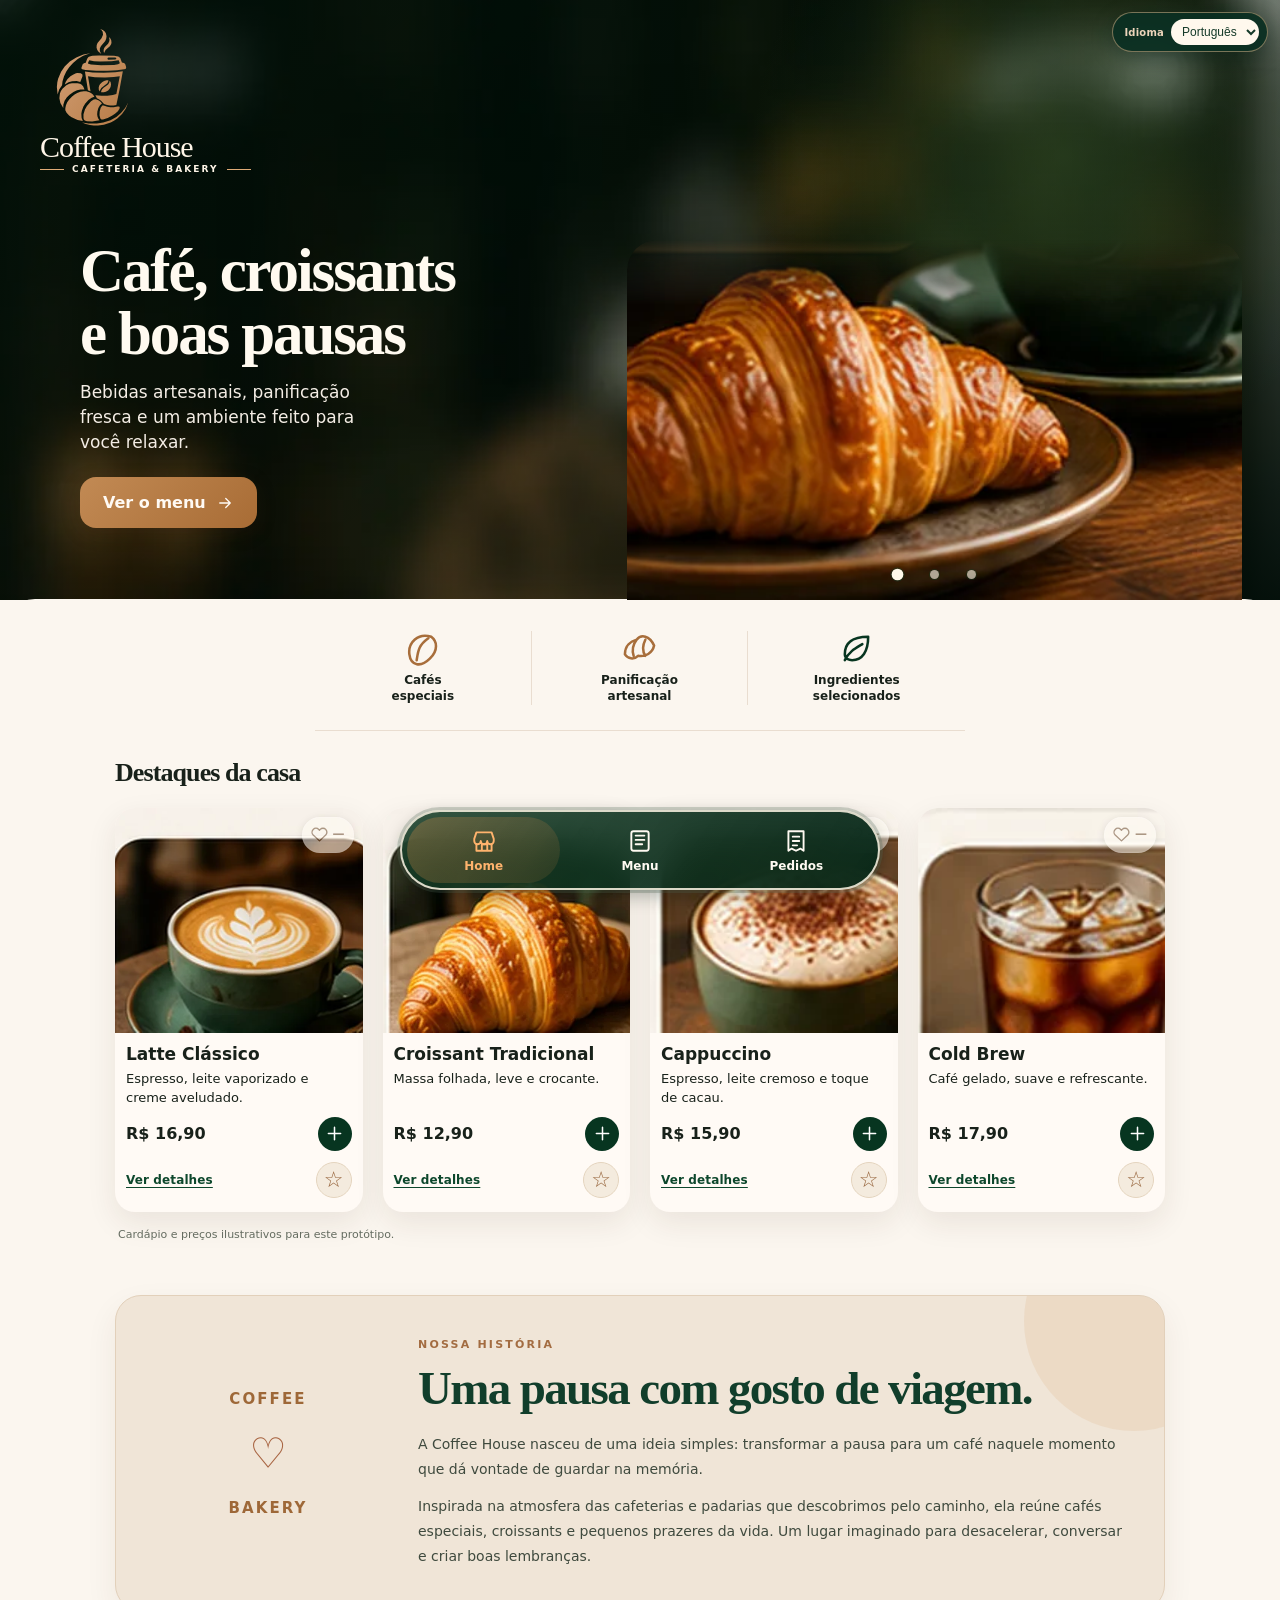
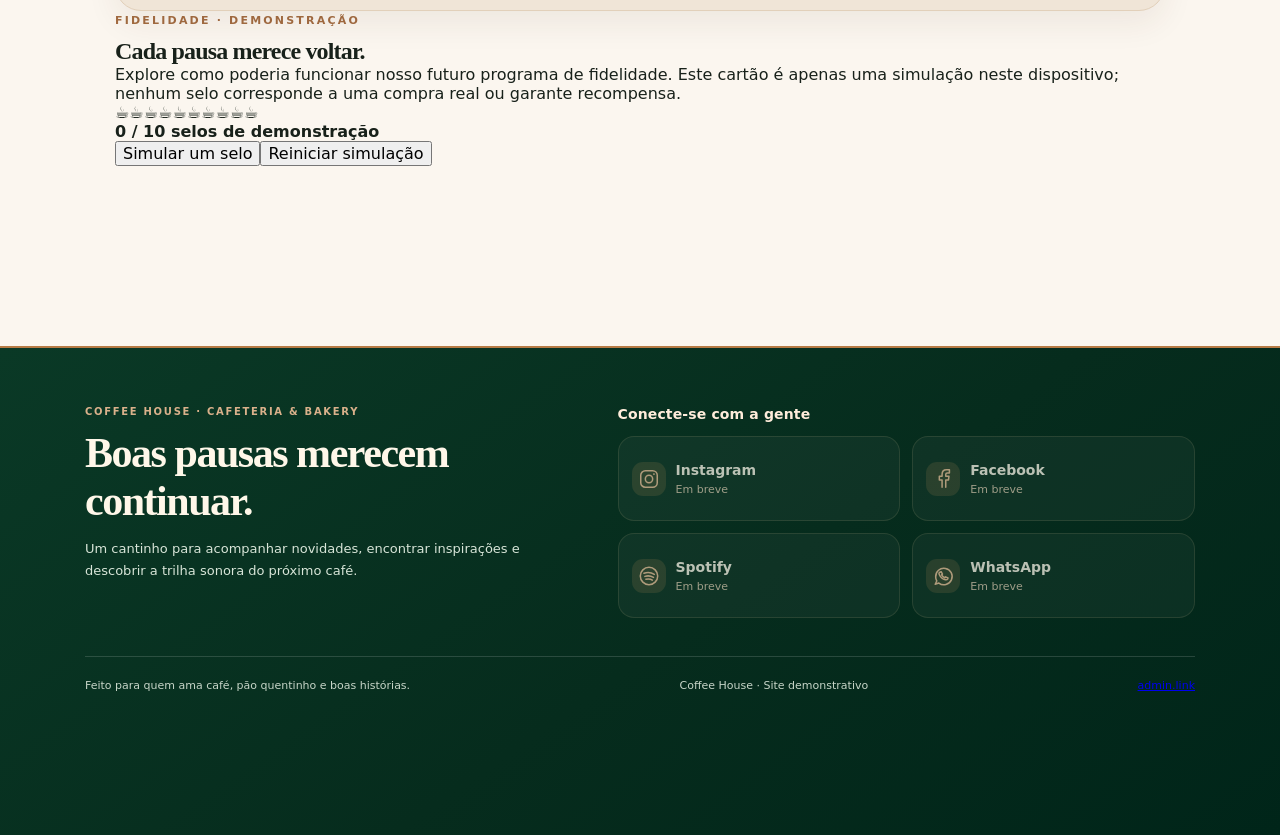
==== commit 0210728f: "feat(loyalty): add demo stamp card and admin access in footer" ====
--- a/index.html
+++ b/index.html
@@ -28,6 +28,7 @@
     <p data-i18n="about.p2">Inspirada na atmosfera das cafeterias e padarias que descobrimos pelo caminho, ela reúne cafés especiais, croissants e pequenos prazeres da vida. Um lugar imaginado para desacelerar, conversar e criar boas lembranças.</p>
   </div>
 </section>
+<section id="loyalty-card" class="loyalty-card" aria-label="Cartão de fidelidade demonstrativo"></section>
 </div></div></section>
 <section id="menu" class="screen" aria-label="Cardápio" data-i18n-aria-label="aria.menu"><header class="banner-head"><div class="top-logo"><img class="brand-symbol" src="assets/logo-approved.svg" alt="Croissant e copo de café" data-i18n-alt="aria.logo"><div class="wordmark">Coffee House</div><div class="submark">CAFETERIA &amp; BAKERY</div></div></header><main class="content page-content"><h1 class="serif page-title" data-i18n="menu.heading">Menu</h1><p class="page-lead" data-i18n="menu.subtitle">Escolha sua bebida ou favorito da casa.</p><div class="categories" id="categories"></div><p id="likes-status" class="likes-status" aria-live="polite">Carregando curtidas...</p><div id="menu-items"></div><p class="small-note" data-i18n="menu.note">Fotos conceituais e preços demonstrativos.</p></main></section>
 <section id="pedidos" class="screen" aria-label="Pedidos" data-i18n-aria-label="aria.orders"><header class="banner-head"><div class="top-logo"><img class="brand-symbol" src="assets/logo-approved.svg" alt="Croissant e copo de café" data-i18n-alt="aria.logo"><div class="wordmark">Coffee House</div><div class="submark">CAFETERIA &amp; BAKERY</div></div></header><main class="content page-content"><h1 class="serif page-title" data-i18n="orders.heading">Pedidos</h1><p class="page-lead" data-i18n="orders.subtitle">Revise seus itens antes da retirada.</p><div class="order-layout"><div id="order-list" class="panel order-list"></div><div><div id="order-summary" class="panel order-summary"></div><svg class="order-illustration" viewBox="0 0 310 195" fill="none" stroke="currentColor" stroke-width="2" stroke-linecap="round" stroke-linejoin="round" aria-hidden="true"><path d="M37 69h245v12H37zM48 81v91h219V81M49 69 72 24h173l28 45M82 69l12-45M117 69l8-45M154 69V24M192 69l-9-45M225 69l-17-45M255 69l-28-45M70 85v88M243 85v88M111 110h64v63h-64zM121 120h44v53h-44zM195 105h44v40h-44zM193 156h48M7 174h294M14 174v-40m0 0c-9-13-2-18 2-15 2-22 17-15 13-4 13-1 11 10 5 17M290 174v-31m0 0c-14-17-7-24-2-21 6-19 22-12 17 1 10-1 8 15 1 19M18 175h24v-10H18zM276 175h25v-10h-25zM78 156h26M81 155v18M102 155v18M201 162h28M205 162v11M225 162v11"/></svg></div></div></main></section>
@@ -66,10 +67,10 @@
     </div>
     <div class="footer-bottom">
       <span data-i18n="footer.motto">Feito para quem ama café, pão quentinho e boas histórias.</span>
-      <span data-i18n="footer.demo">Coffee House · Site demonstrativo</span>
+      <span data-i18n="footer.demo">Coffee House · Site demonstrativo</span><a href="admin.html" class="footer-admin" data-i18n="admin.link">Área administrativa</a>
     </div>
   </div>
 </footer>
 <nav class="bottom-wrap" aria-label="Navegação principal" data-i18n-aria-label="aria.navigation"><div class="bottom"><a class="nav-btn active" data-go="home" href="#home" aria-current="page"><svg class="ico " viewBox="0 0 24 24" fill="none" stroke="currentColor" stroke-width="1.75" stroke-linecap="round" stroke-linejoin="round" aria-hidden="true"><path d="m3 10 2-6h14l2 6v2a3 3 0 0 1-6 0 3 3 0 0 1-6 0 3 3 0 0 1-6 0v-2Z"/><path d="M5 15v6h14v-6M10 21v-6h5v6"/></svg><span data-i18n="nav.home">Home</span></a><a class="nav-btn" data-go="menu" href="#menu"><svg class="ico " viewBox="0 0 24 24" fill="none" stroke="currentColor" stroke-width="1.75" stroke-linecap="round" stroke-linejoin="round" aria-hidden="true"><rect x="4" y="3" width="16" height="18" rx="2"/><path d="M8 7h8M8 11h8M8 15h6"/></svg><span data-i18n="nav.menu">Menu</span></a><a class="nav-btn" data-go="pedidos" href="#pedidos"><svg class="ico " viewBox="0 0 24 24" fill="none" stroke="currentColor" stroke-width="1.75" stroke-linecap="round" stroke-linejoin="round" aria-hidden="true"><path d="M5 3h14v18l-3-2-4 2-4-2-3 2V3Z"/><path d="M9 8h6M9 12h6M9 16h4"/></svg><span data-i18n="nav.orders">Pedidos</span><span class="cart-badge" id="cart-badge" hidden>0</span></a></div></nav>
 <div class="toast" id="toast" role="status" aria-live="polite"></div><div class="overlay" id="checkout-modal" role="dialog" aria-modal="true" aria-labelledby="dialog-heading"><div class="dialog"><div class="success"><svg class="ico " viewBox="0 0 24 24" fill="none" stroke="currentColor" stroke-width="1.75" stroke-linecap="round" stroke-linejoin="round" aria-hidden="true"><path d="m5 12 5 5L20 7"/></svg></div><h2 id="dialog-heading" class="serif" data-i18n="modal.title">Pedido simulado!</h2><p data-i18n="modal.message">Esta é uma demonstração. Nenhum pedido foi enviado à loja e nenhum pagamento foi realizado.</p><button id="close-modal" class="confirm" type="button" data-i18n="modal.close">Voltar para o café</button></div></div>
-<script src="assets/i18n.js"></script><script src="assets/likes-config.js"></script><script src="assets/likes.js"></script><script src="assets/app.js"></script><script src="assets/social-config.js"></script><script src="assets/social-footer.js"></script><script src="assets/experience.js"></script><script src="assets/catalog.js"></script><script defer src="assets/pwa.js"></script></body></html>+<script src="assets/i18n.js"></script><script src="assets/likes-config.js"></script><script src="assets/likes.js"></script><script src="assets/app.js"></script><script src="assets/social-config.js"></script><script src="assets/social-footer.js"></script><script src="assets/experience.js"></script><script src="assets/catalog.js"></script><script src="assets/loyalty.js"></script><script defer src="assets/pwa.js"></script></body></html>
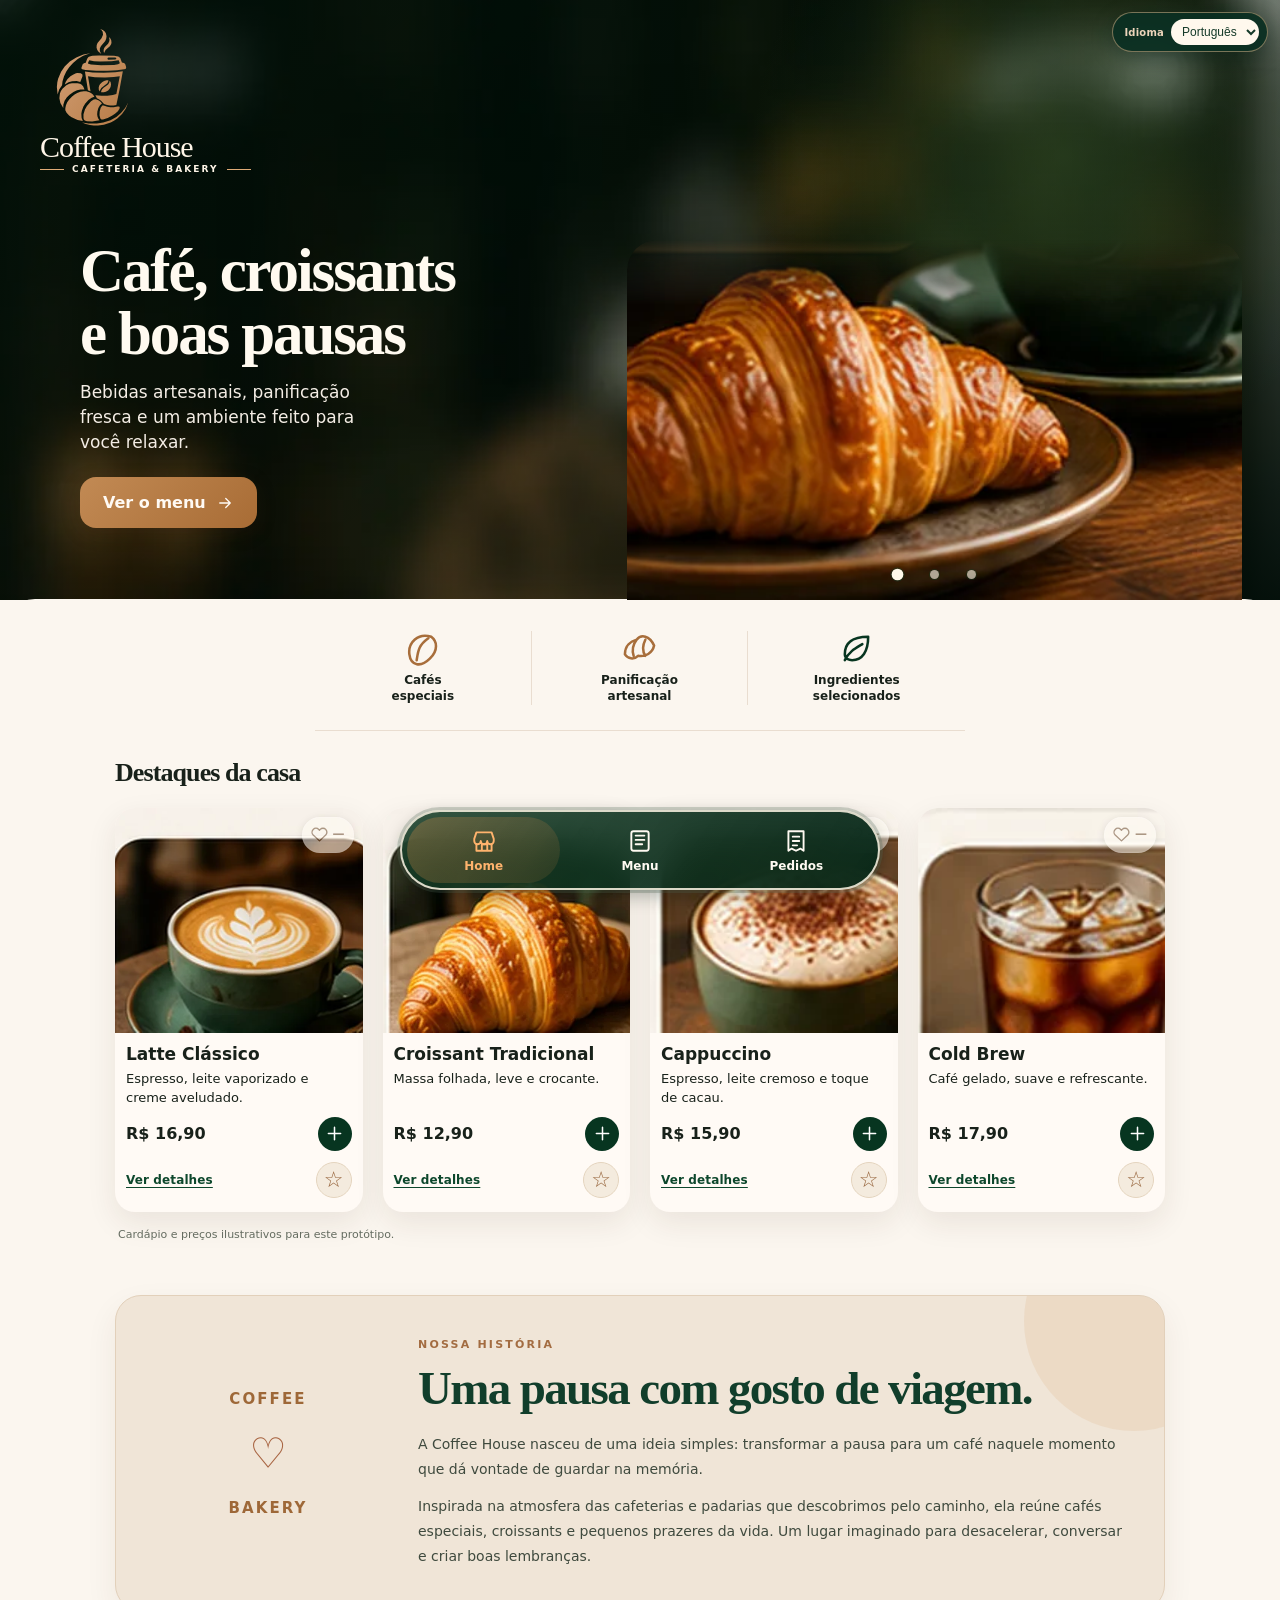
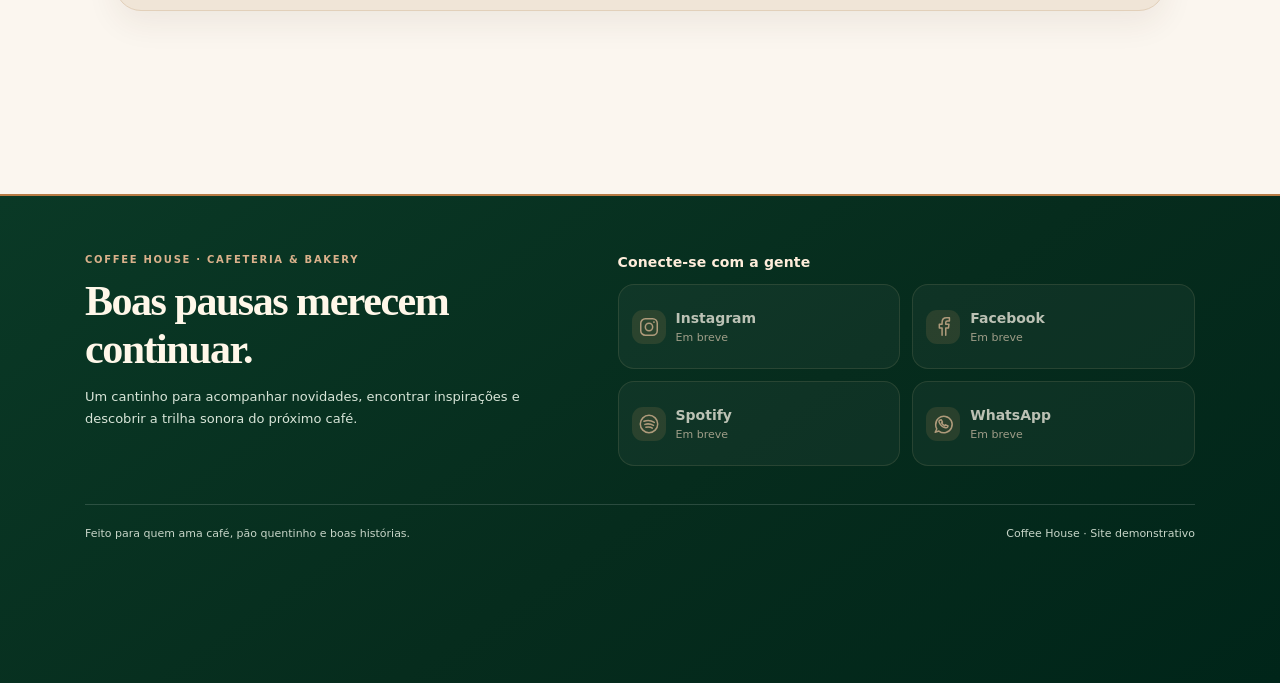
==== commit ae7170a7: "feat(v2): discovery, favorites, customization and safe demo checkout feat(v2): busca, favoritos, det" ====
--- a/index.html
+++ b/index.html
@@ -1,18 +1,10 @@
-<!doctype html><html lang="pt-BR"><head><meta charset="utf-8"><meta name="viewport" content="width=device-width,initial-scale=1,viewport-fit=cover"><meta name="theme-color" content="#083321"><meta name="description" content="Coffee House — café, croissants e boas pausas. Protótipo de cafeteria e bakery."><title>Coffee House · Cafeteria & Bakery</title><meta name="robots" content="index,follow"><link rel="canonical" href="https://iamdanieldantas.github.io/coffee-shop/">
-<meta property="og:type" content="website"><meta property="og:title" content="Coffee House · Cafeteria & Bakery">
-<meta property="og:description" content="Café, croissants e boas pausas — explore nosso cardápio demonstrativo.">
-<meta property="og:url" content="https://iamdanieldantas.github.io/coffee-shop/">
-<meta property="og:image" content="https://iamdanieldantas.github.io/coffee-shop/assets/app-icon.svg">
-<meta name="twitter:card" content="summary"><meta name="twitter:title" content="Coffee House">
-<link rel="manifest" href="manifest.webmanifest"><meta name="apple-mobile-web-app-capable" content="yes"><meta name="apple-mobile-web-app-status-bar-style" content="default"><meta name="apple-mobile-web-app-title" content="Coffee House">
-<meta name="color-scheme" content="light">
-<script type="application/ld+json">{"@context":"https://schema.org","@type":"WebSite","name":"Coffee House","url":"https://iamdanieldantas.github.io/coffee-shop/","inLanguage":["pt-BR","en-US","es-AR"],"description":"Protótipo demonstrativo de cafeteria e bakery. Não recebe pedidos reais."}</script><link rel="icon" type="image/svg+xml" href="assets/logo-approved.svg"><link rel="stylesheet" href="assets/styles.css"></head><body>
+<!doctype html><html lang="pt-BR"><head><meta charset="utf-8"><meta name="viewport" content="width=device-width,initial-scale=1,viewport-fit=cover"><meta name="theme-color" content="#083321"><meta name="description" content="Coffee House — café, croissants e boas pausas. Protótipo de cafeteria e bakery."><title>Coffee House · Cafeteria & Bakery</title><link rel="icon" type="image/svg+xml" href="assets/logo-approved.svg"><link rel="stylesheet" href="assets/styles.css"></head><body>
 <div id="app">
 <div class="language-switcher"><label for="site-language" data-i18n="language.label">Idioma</label><select id="site-language" data-i18n-aria-label="language.aria" aria-label="Selecionar idioma"><option value="pt">Português</option><option value="en">English</option><option value="es">Español</option></select></div>
 <section id="home" class="screen active" aria-label="Página inicial" data-i18n-aria-label="aria.home"><div class="home-hero"><div class="top-logo"><img class="brand-symbol" src="assets/logo-approved.svg" alt="Croissant e copo de café" data-i18n-alt="aria.logo"><div class="wordmark">Coffee House</div><div class="submark">CAFETERIA &amp; BAKERY</div></div><div class="home-text"><h1 class="serif" data-i18n-html="hero.title">Café, croissants<br>e boas pausas</h1><p data-i18n="hero.description">Bebidas artesanais, panificação fresca e um ambiente feito para você relaxar.</p><a class="cta" href="#menu" data-go="menu"><span data-i18n="hero.menu">Ver o menu</span> <svg class="ico " viewBox="0 0 24 24" fill="none" stroke="currentColor" stroke-width="1.75" stroke-linecap="round" stroke-linejoin="round" aria-hidden="true"><path d="M5 12h14m-6-6 6 6-6 6"/></svg></a></div><div class="hero-carousel" aria-label="Fotos de cafés e panificação" data-i18n-aria-label="aria.carousel" aria-roledescription="carrossel">
-  <img class="hero-food hero-slide is-active" src="assets/photos/hero-food.webp" fetchpriority="high" decoding="async" alt="Croissant e café especial sobre a mesa" data-i18n-alt="aria.image1" aria-hidden="false">
-  <img class="hero-food hero-slide" decoding="async" src="assets/photos/croissant.webp" alt="Croissant artesanal dourado" data-i18n-alt="aria.image2" aria-hidden="true">
-  <img class="hero-food hero-slide" decoding="async" src="assets/photos/latte.webp" alt="Café com leite cremoso" data-i18n-alt="aria.image3" aria-hidden="true">
+  <img class="hero-food hero-slide is-active" src="[data-uri]" alt="Croissant e café especial sobre a mesa" data-i18n-alt="aria.image1" aria-hidden="false">
+  <img class="hero-food hero-slide" src="[data-uri]" alt="Croissant artesanal dourado" data-i18n-alt="aria.image2" aria-hidden="true">
+  <img class="hero-food hero-slide" src="[data-uri]" alt="Café com leite cremoso" data-i18n-alt="aria.image3" aria-hidden="true">
   <div class="hero-dots" role="group" aria-label="Escolher foto da vitrine">
     <button class="hero-dot is-active" type="button" data-carousel-index="0" aria-label="Mostrar foto 1: croissant e café" data-i18n-aria-label="aria.carousel1" aria-current="true"></button>
     <button class="hero-dot" type="button" data-carousel-index="1" aria-label="Mostrar foto 2: croissant" data-i18n-aria-label="aria.carousel2" aria-current="false"></button>
@@ -28,7 +20,6 @@
     <p data-i18n="about.p2">Inspirada na atmosfera das cafeterias e padarias que descobrimos pelo caminho, ela reúne cafés especiais, croissants e pequenos prazeres da vida. Um lugar imaginado para desacelerar, conversar e criar boas lembranças.</p>
   </div>
 </section>
-<section id="loyalty-card" class="loyalty-card" aria-label="Cartão de fidelidade demonstrativo"></section>
 </div></div></section>
 <section id="menu" class="screen" aria-label="Cardápio" data-i18n-aria-label="aria.menu"><header class="banner-head"><div class="top-logo"><img class="brand-symbol" src="assets/logo-approved.svg" alt="Croissant e copo de café" data-i18n-alt="aria.logo"><div class="wordmark">Coffee House</div><div class="submark">CAFETERIA &amp; BAKERY</div></div></header><main class="content page-content"><h1 class="serif page-title" data-i18n="menu.heading">Menu</h1><p class="page-lead" data-i18n="menu.subtitle">Escolha sua bebida ou favorito da casa.</p><div class="categories" id="categories"></div><p id="likes-status" class="likes-status" aria-live="polite">Carregando curtidas...</p><div id="menu-items"></div><p class="small-note" data-i18n="menu.note">Fotos conceituais e preços demonstrativos.</p></main></section>
 <section id="pedidos" class="screen" aria-label="Pedidos" data-i18n-aria-label="aria.orders"><header class="banner-head"><div class="top-logo"><img class="brand-symbol" src="assets/logo-approved.svg" alt="Croissant e copo de café" data-i18n-alt="aria.logo"><div class="wordmark">Coffee House</div><div class="submark">CAFETERIA &amp; BAKERY</div></div></header><main class="content page-content"><h1 class="serif page-title" data-i18n="orders.heading">Pedidos</h1><p class="page-lead" data-i18n="orders.subtitle">Revise seus itens antes da retirada.</p><div class="order-layout"><div id="order-list" class="panel order-list"></div><div><div id="order-summary" class="panel order-summary"></div><svg class="order-illustration" viewBox="0 0 310 195" fill="none" stroke="currentColor" stroke-width="2" stroke-linecap="round" stroke-linejoin="round" aria-hidden="true"><path d="M37 69h245v12H37zM48 81v91h219V81M49 69 72 24h173l28 45M82 69l12-45M117 69l8-45M154 69V24M192 69l-9-45M225 69l-17-45M255 69l-28-45M70 85v88M243 85v88M111 110h64v63h-64zM121 120h44v53h-44zM195 105h44v40h-44zM193 156h48M7 174h294M14 174v-40m0 0c-9-13-2-18 2-15 2-22 17-15 13-4 13-1 11 10 5 17M290 174v-31m0 0c-14-17-7-24-2-21 6-19 22-12 17 1 10-1 8 15 1 19M18 175h24v-10H18zM276 175h25v-10h-25zM78 156h26M81 155v18M102 155v18M201 162h28M205 162v11M225 162v11"/></svg></div></div></main></section>
@@ -67,10 +58,10 @@
     </div>
     <div class="footer-bottom">
       <span data-i18n="footer.motto">Feito para quem ama café, pão quentinho e boas histórias.</span>
-      <span data-i18n="footer.demo">Coffee House · Site demonstrativo</span><a href="admin.html" class="footer-admin" data-i18n="admin.link">Área administrativa</a>
+      <span data-i18n="footer.demo">Coffee House · Site demonstrativo</span>
     </div>
   </div>
 </footer>
 <nav class="bottom-wrap" aria-label="Navegação principal" data-i18n-aria-label="aria.navigation"><div class="bottom"><a class="nav-btn active" data-go="home" href="#home" aria-current="page"><svg class="ico " viewBox="0 0 24 24" fill="none" stroke="currentColor" stroke-width="1.75" stroke-linecap="round" stroke-linejoin="round" aria-hidden="true"><path d="m3 10 2-6h14l2 6v2a3 3 0 0 1-6 0 3 3 0 0 1-6 0 3 3 0 0 1-6 0v-2Z"/><path d="M5 15v6h14v-6M10 21v-6h5v6"/></svg><span data-i18n="nav.home">Home</span></a><a class="nav-btn" data-go="menu" href="#menu"><svg class="ico " viewBox="0 0 24 24" fill="none" stroke="currentColor" stroke-width="1.75" stroke-linecap="round" stroke-linejoin="round" aria-hidden="true"><rect x="4" y="3" width="16" height="18" rx="2"/><path d="M8 7h8M8 11h8M8 15h6"/></svg><span data-i18n="nav.menu">Menu</span></a><a class="nav-btn" data-go="pedidos" href="#pedidos"><svg class="ico " viewBox="0 0 24 24" fill="none" stroke="currentColor" stroke-width="1.75" stroke-linecap="round" stroke-linejoin="round" aria-hidden="true"><path d="M5 3h14v18l-3-2-4 2-4-2-3 2V3Z"/><path d="M9 8h6M9 12h6M9 16h4"/></svg><span data-i18n="nav.orders">Pedidos</span><span class="cart-badge" id="cart-badge" hidden>0</span></a></div></nav>
 <div class="toast" id="toast" role="status" aria-live="polite"></div><div class="overlay" id="checkout-modal" role="dialog" aria-modal="true" aria-labelledby="dialog-heading"><div class="dialog"><div class="success"><svg class="ico " viewBox="0 0 24 24" fill="none" stroke="currentColor" stroke-width="1.75" stroke-linecap="round" stroke-linejoin="round" aria-hidden="true"><path d="m5 12 5 5L20 7"/></svg></div><h2 id="dialog-heading" class="serif" data-i18n="modal.title">Pedido simulado!</h2><p data-i18n="modal.message">Esta é uma demonstração. Nenhum pedido foi enviado à loja e nenhum pagamento foi realizado.</p><button id="close-modal" class="confirm" type="button" data-i18n="modal.close">Voltar para o café</button></div></div>
-<script src="assets/i18n.js"></script><script src="assets/likes-config.js"></script><script src="assets/likes.js"></script><script src="assets/app.js"></script><script src="assets/social-config.js"></script><script src="assets/social-footer.js"></script><script src="assets/experience.js"></script><script src="assets/catalog.js"></script><script src="assets/loyalty.js"></script><script defer src="assets/pwa.js"></script></body></html>+<script src="assets/i18n.js"></script><script src="assets/likes-config.js"></script><script src="assets/likes.js"></script><script src="assets/app.js"></script><script src="assets/social-config.js"></script><script src="assets/social-footer.js"></script><script src="assets/experience.js"></script></body></html>
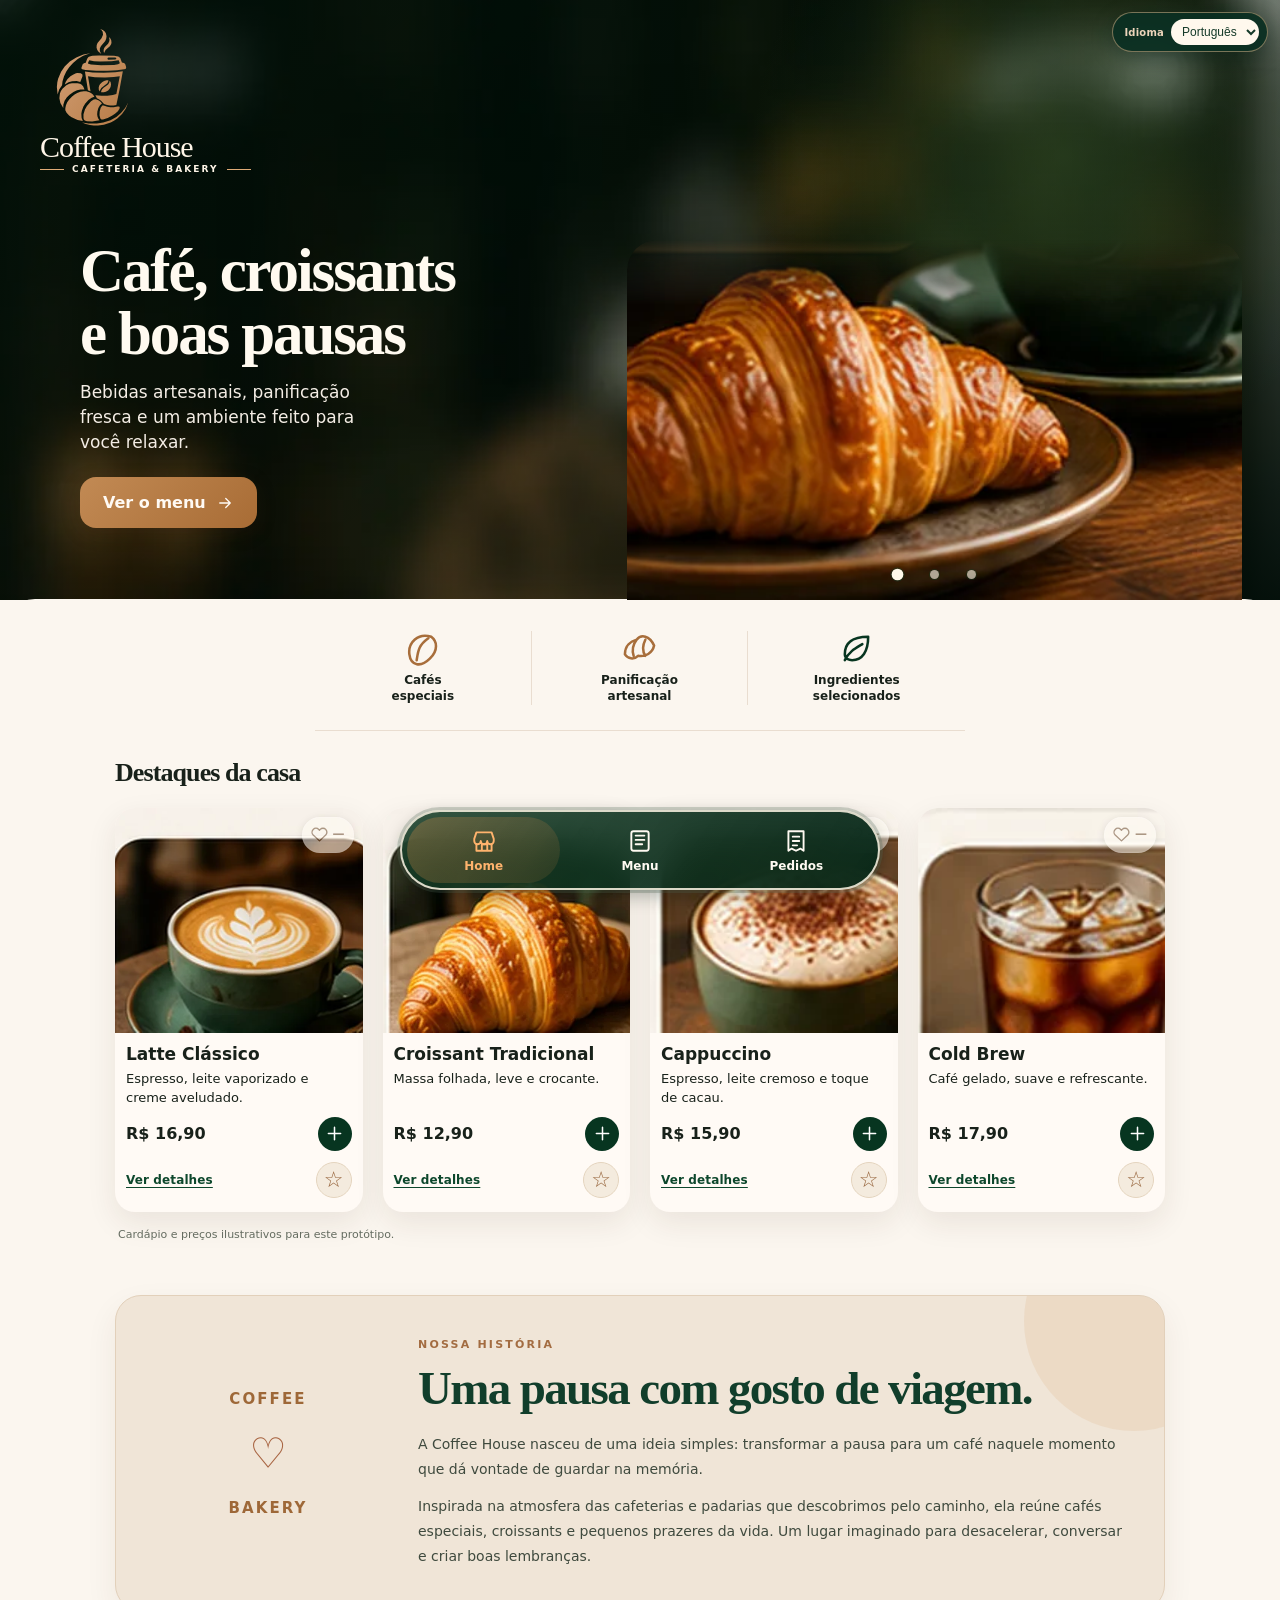
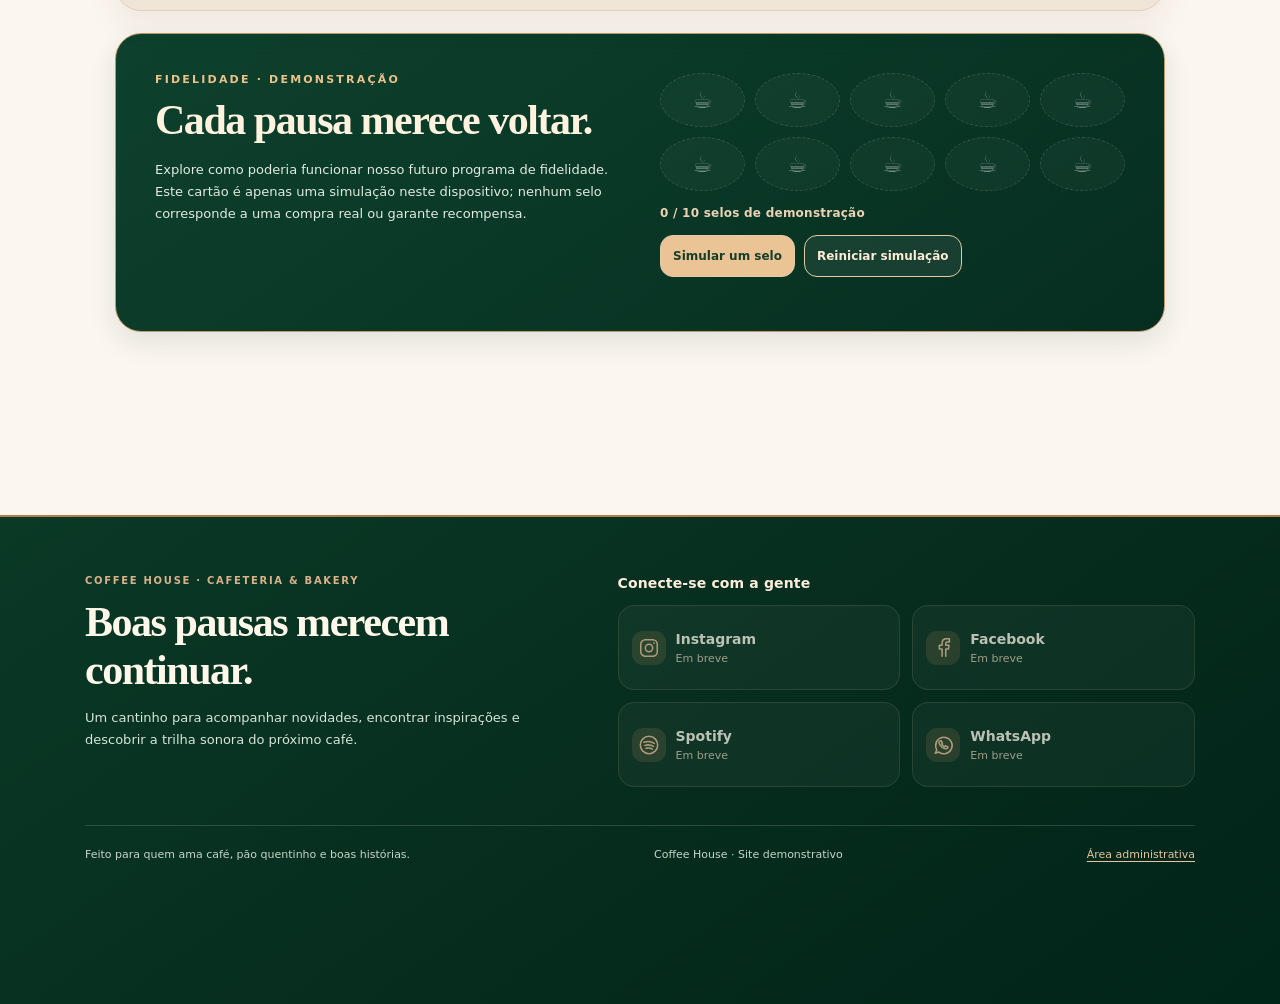
==== commit 236e7fac: "feat(v2): secure Supabase admin catalog and demo loyalty card * feat(pwa): add assets/app-icon.svg  " ====
--- a/index.html
+++ b/index.html
@@ -1,10 +1,18 @@
-<!doctype html><html lang="pt-BR"><head><meta charset="utf-8"><meta name="viewport" content="width=device-width,initial-scale=1,viewport-fit=cover"><meta name="theme-color" content="#083321"><meta name="description" content="Coffee House — café, croissants e boas pausas. Protótipo de cafeteria e bakery."><title>Coffee House · Cafeteria & Bakery</title><link rel="icon" type="image/svg+xml" href="assets/logo-approved.svg"><link rel="stylesheet" href="assets/styles.css"></head><body>
+<!doctype html><html lang="pt-BR"><head><meta charset="utf-8"><meta name="viewport" content="width=device-width,initial-scale=1,viewport-fit=cover"><meta name="theme-color" content="#083321"><meta name="description" content="Coffee House — café, croissants e boas pausas. Protótipo de cafeteria e bakery."><title>Coffee House · Cafeteria & Bakery</title><meta name="robots" content="index,follow"><link rel="canonical" href="https://iamdanieldantas.github.io/coffee-shop/">
+<meta property="og:type" content="website"><meta property="og:title" content="Coffee House · Cafeteria & Bakery">
+<meta property="og:description" content="Café, croissants e boas pausas — explore nosso cardápio demonstrativo.">
+<meta property="og:url" content="https://iamdanieldantas.github.io/coffee-shop/">
+<meta property="og:image" content="https://iamdanieldantas.github.io/coffee-shop/assets/app-icon.svg">
+<meta name="twitter:card" content="summary"><meta name="twitter:title" content="Coffee House">
+<link rel="manifest" href="manifest.webmanifest"><meta name="apple-mobile-web-app-capable" content="yes"><meta name="apple-mobile-web-app-status-bar-style" content="default"><meta name="apple-mobile-web-app-title" content="Coffee House">
+<meta name="color-scheme" content="light">
+<script type="application/ld+json">{"@context":"https://schema.org","@type":"WebSite","name":"Coffee House","url":"https://iamdanieldantas.github.io/coffee-shop/","inLanguage":["pt-BR","en-US","es-AR"],"description":"Protótipo demonstrativo de cafeteria e bakery. Não recebe pedidos reais."}</script><link rel="icon" type="image/svg+xml" href="assets/logo-approved.svg"><link rel="stylesheet" href="assets/styles.css"></head><body>
 <div id="app">
 <div class="language-switcher"><label for="site-language" data-i18n="language.label">Idioma</label><select id="site-language" data-i18n-aria-label="language.aria" aria-label="Selecionar idioma"><option value="pt">Português</option><option value="en">English</option><option value="es">Español</option></select></div>
 <section id="home" class="screen active" aria-label="Página inicial" data-i18n-aria-label="aria.home"><div class="home-hero"><div class="top-logo"><img class="brand-symbol" src="assets/logo-approved.svg" alt="Croissant e copo de café" data-i18n-alt="aria.logo"><div class="wordmark">Coffee House</div><div class="submark">CAFETERIA &amp; BAKERY</div></div><div class="home-text"><h1 class="serif" data-i18n-html="hero.title">Café, croissants<br>e boas pausas</h1><p data-i18n="hero.description">Bebidas artesanais, panificação fresca e um ambiente feito para você relaxar.</p><a class="cta" href="#menu" data-go="menu"><span data-i18n="hero.menu">Ver o menu</span> <svg class="ico " viewBox="0 0 24 24" fill="none" stroke="currentColor" stroke-width="1.75" stroke-linecap="round" stroke-linejoin="round" aria-hidden="true"><path d="M5 12h14m-6-6 6 6-6 6"/></svg></a></div><div class="hero-carousel" aria-label="Fotos de cafés e panificação" data-i18n-aria-label="aria.carousel" aria-roledescription="carrossel">
-  <img class="hero-food hero-slide is-active" src="[data-uri]" alt="Croissant e café especial sobre a mesa" data-i18n-alt="aria.image1" aria-hidden="false">
-  <img class="hero-food hero-slide" src="[data-uri]" alt="Croissant artesanal dourado" data-i18n-alt="aria.image2" aria-hidden="true">
-  <img class="hero-food hero-slide" src="[data-uri]" alt="Café com leite cremoso" data-i18n-alt="aria.image3" aria-hidden="true">
+  <img class="hero-food hero-slide is-active" src="assets/photos/hero-food.webp" fetchpriority="high" decoding="async" alt="Croissant e café especial sobre a mesa" data-i18n-alt="aria.image1" aria-hidden="false">
+  <img class="hero-food hero-slide" decoding="async" src="assets/photos/croissant.webp" alt="Croissant artesanal dourado" data-i18n-alt="aria.image2" aria-hidden="true">
+  <img class="hero-food hero-slide" decoding="async" src="assets/photos/latte.webp" alt="Café com leite cremoso" data-i18n-alt="aria.image3" aria-hidden="true">
   <div class="hero-dots" role="group" aria-label="Escolher foto da vitrine">
     <button class="hero-dot is-active" type="button" data-carousel-index="0" aria-label="Mostrar foto 1: croissant e café" data-i18n-aria-label="aria.carousel1" aria-current="true"></button>
     <button class="hero-dot" type="button" data-carousel-index="1" aria-label="Mostrar foto 2: croissant" data-i18n-aria-label="aria.carousel2" aria-current="false"></button>
@@ -20,6 +28,7 @@
     <p data-i18n="about.p2">Inspirada na atmosfera das cafeterias e padarias que descobrimos pelo caminho, ela reúne cafés especiais, croissants e pequenos prazeres da vida. Um lugar imaginado para desacelerar, conversar e criar boas lembranças.</p>
   </div>
 </section>
+<section id="loyalty-card" class="loyalty-card" aria-label="Cartão de fidelidade demonstrativo"></section>
 </div></div></section>
 <section id="menu" class="screen" aria-label="Cardápio" data-i18n-aria-label="aria.menu"><header class="banner-head"><div class="top-logo"><img class="brand-symbol" src="assets/logo-approved.svg" alt="Croissant e copo de café" data-i18n-alt="aria.logo"><div class="wordmark">Coffee House</div><div class="submark">CAFETERIA &amp; BAKERY</div></div></header><main class="content page-content"><h1 class="serif page-title" data-i18n="menu.heading">Menu</h1><p class="page-lead" data-i18n="menu.subtitle">Escolha sua bebida ou favorito da casa.</p><div class="categories" id="categories"></div><p id="likes-status" class="likes-status" aria-live="polite">Carregando curtidas...</p><div id="menu-items"></div><p class="small-note" data-i18n="menu.note">Fotos conceituais e preços demonstrativos.</p></main></section>
 <section id="pedidos" class="screen" aria-label="Pedidos" data-i18n-aria-label="aria.orders"><header class="banner-head"><div class="top-logo"><img class="brand-symbol" src="assets/logo-approved.svg" alt="Croissant e copo de café" data-i18n-alt="aria.logo"><div class="wordmark">Coffee House</div><div class="submark">CAFETERIA &amp; BAKERY</div></div></header><main class="content page-content"><h1 class="serif page-title" data-i18n="orders.heading">Pedidos</h1><p class="page-lead" data-i18n="orders.subtitle">Revise seus itens antes da retirada.</p><div class="order-layout"><div id="order-list" class="panel order-list"></div><div><div id="order-summary" class="panel order-summary"></div><svg class="order-illustration" viewBox="0 0 310 195" fill="none" stroke="currentColor" stroke-width="2" stroke-linecap="round" stroke-linejoin="round" aria-hidden="true"><path d="M37 69h245v12H37zM48 81v91h219V81M49 69 72 24h173l28 45M82 69l12-45M117 69l8-45M154 69V24M192 69l-9-45M225 69l-17-45M255 69l-28-45M70 85v88M243 85v88M111 110h64v63h-64zM121 120h44v53h-44zM195 105h44v40h-44zM193 156h48M7 174h294M14 174v-40m0 0c-9-13-2-18 2-15 2-22 17-15 13-4 13-1 11 10 5 17M290 174v-31m0 0c-14-17-7-24-2-21 6-19 22-12 17 1 10-1 8 15 1 19M18 175h24v-10H18zM276 175h25v-10h-25zM78 156h26M81 155v18M102 155v18M201 162h28M205 162v11M225 162v11"/></svg></div></div></main></section>
@@ -58,10 +67,10 @@
     </div>
     <div class="footer-bottom">
       <span data-i18n="footer.motto">Feito para quem ama café, pão quentinho e boas histórias.</span>
-      <span data-i18n="footer.demo">Coffee House · Site demonstrativo</span>
+      <span data-i18n="footer.demo">Coffee House · Site demonstrativo</span><a href="admin.html" class="footer-admin" data-i18n="admin.link">Área administrativa</a>
     </div>
   </div>
 </footer>
 <nav class="bottom-wrap" aria-label="Navegação principal" data-i18n-aria-label="aria.navigation"><div class="bottom"><a class="nav-btn active" data-go="home" href="#home" aria-current="page"><svg class="ico " viewBox="0 0 24 24" fill="none" stroke="currentColor" stroke-width="1.75" stroke-linecap="round" stroke-linejoin="round" aria-hidden="true"><path d="m3 10 2-6h14l2 6v2a3 3 0 0 1-6 0 3 3 0 0 1-6 0 3 3 0 0 1-6 0v-2Z"/><path d="M5 15v6h14v-6M10 21v-6h5v6"/></svg><span data-i18n="nav.home">Home</span></a><a class="nav-btn" data-go="menu" href="#menu"><svg class="ico " viewBox="0 0 24 24" fill="none" stroke="currentColor" stroke-width="1.75" stroke-linecap="round" stroke-linejoin="round" aria-hidden="true"><rect x="4" y="3" width="16" height="18" rx="2"/><path d="M8 7h8M8 11h8M8 15h6"/></svg><span data-i18n="nav.menu">Menu</span></a><a class="nav-btn" data-go="pedidos" href="#pedidos"><svg class="ico " viewBox="0 0 24 24" fill="none" stroke="currentColor" stroke-width="1.75" stroke-linecap="round" stroke-linejoin="round" aria-hidden="true"><path d="M5 3h14v18l-3-2-4 2-4-2-3 2V3Z"/><path d="M9 8h6M9 12h6M9 16h4"/></svg><span data-i18n="nav.orders">Pedidos</span><span class="cart-badge" id="cart-badge" hidden>0</span></a></div></nav>
 <div class="toast" id="toast" role="status" aria-live="polite"></div><div class="overlay" id="checkout-modal" role="dialog" aria-modal="true" aria-labelledby="dialog-heading"><div class="dialog"><div class="success"><svg class="ico " viewBox="0 0 24 24" fill="none" stroke="currentColor" stroke-width="1.75" stroke-linecap="round" stroke-linejoin="round" aria-hidden="true"><path d="m5 12 5 5L20 7"/></svg></div><h2 id="dialog-heading" class="serif" data-i18n="modal.title">Pedido simulado!</h2><p data-i18n="modal.message">Esta é uma demonstração. Nenhum pedido foi enviado à loja e nenhum pagamento foi realizado.</p><button id="close-modal" class="confirm" type="button" data-i18n="modal.close">Voltar para o café</button></div></div>
-<script src="assets/i18n.js"></script><script src="assets/likes-config.js"></script><script src="assets/likes.js"></script><script src="assets/app.js"></script><script src="assets/social-config.js"></script><script src="assets/social-footer.js"></script><script src="assets/experience.js"></script></body></html>+<script src="assets/i18n.js"></script><script src="assets/likes-config.js"></script><script src="assets/likes.js"></script><script src="assets/app.js"></script><script src="assets/social-config.js"></script><script src="assets/social-footer.js"></script><script src="assets/experience.js"></script><script src="assets/catalog.js"></script><script src="assets/loyalty.js"></script><script defer src="assets/pwa.js"></script></body></html>
--- a/assets/styles.css
+++ b/assets/styles.css
@@ -2,7 +2,7 @@
 :root{--forest:#073520;--forest2:#002919;--forest3:#0e3b27;--copper:#b77b45;--copperlight:#dfab77;--cream:#fbf6ef;--cream2:#f3e9de;--white:#fffdf9;--ink:#18211a;--muted:#51574e;--line:#e9ddd0;--shadow:0 11px 30px rgba(55,32,18,.085)}
 *{box-sizing:border-box}html{scroll-behavior:smooth}body{margin:0;color:var(--ink);background:var(--cream);font-family:system-ui,-apple-system,BlinkMacSystemFont,"Segoe UI",sans-serif;-webkit-font-smoothing:antialiased}button,input{font:inherit}button{cursor:pointer}button:focus-visible,input:focus-visible{outline:3px solid #b77b45;outline-offset:3px}button:disabled{cursor:not-allowed;opacity:.6}img{display:block;object-fit:cover}svg{flex-shrink:0}.ico{width:24px;height:24px}h1,h2,h3,p{margin:0}.serif{font-family:Georgia,"Times New Roman",serif;letter-spacing:-.035em;font-weight:700}#app{width:100%;min-height:100svh;overflow:hidden}.screen{display:none;animation:fade .22s ease both;min-height:100svh;padding-bottom:calc(120px + env(safe-area-inset-bottom))}.screen.active{display:block}@keyframes fade{from{opacity:.4;transform:translateY(5px)}to{opacity:1;transform:none}}.content{max-width:1120px;margin:0 auto;padding-left:20px;padding-right:20px}.top-logo{display:flex;flex-direction:column;align-items:center;gap:2px;color:#fff6e8;text-align:center}.top-logo .brand-symbol{display:block;width:105px;height:105px;object-fit:contain;overflow:visible;transform:none}.wordmark{font:500 30px/1 Georgia,serif;letter-spacing:-.035em}.submark{display:flex;align-items:center;gap:8px;font-size:9px;letter-spacing:.23em;font-weight:700}.submark:before,.submark:after{content:"";height:1px;width:24px;background:var(--copperlight)}.banner-head{background:radial-gradient(circle at 60% 0%,#15543b 0,var(--forest) 38%,var(--forest2) 95%);height:180px;border-radius:0 0 49% 49%/0 0 24px 24px;display:flex;align-items:center;justify-content:center;position:relative;z-index:1;padding-top:5px}.page-title{font-size:38px;line-height:1.05;margin-bottom:10px}.page-lead{font-size:15px;color:#202923;line-height:1.42;margin-bottom:24px}.panel{background:var(--white);border-radius:24px;box-shadow:var(--shadow)}
 /* Home */
-.home-hero{background:radial-gradient(circle at 83% 26%,rgba(69,99,52,.48),transparent 27%),linear-gradient(145deg,rgba(0,19,10,.82),rgba(0,21,12,.4) 53%,rgba(0,12,7,.96)),url('[data-uri]') center/cover;min-height:620px;color:#fffaf0;position:relative;overflow:hidden;padding-top:25px}.home-hero .top-logo{position:relative;z-index:2}.home-text{position:relative;z-index:2;margin:80px 28px 0;max-width:440px}.home-text h1{font-size:clamp(38px,9.7vw,56px);line-height:1.04;margin-bottom:14px}.home-text p{font-size:16px;line-height:1.46;max-width:290px;color:#f4ede5}.cta{display:inline-flex;align-items:center;justify-content:center;gap:10px;background:linear-gradient(135deg,#c28a54,#a86c35);color:#fffaf4;border:0;border-radius:16px;padding:16px 23px;font-weight:750;margin-top:23px;box-shadow:0 5px 20px rgba(60,32,8,.19)}.cta .ico{width:18px;height:18px}.hero-food{position:relative;z-index:1;width:min(100%,540px);margin:-4px auto -5px;display:block;height:195px;object-fit:cover;object-position:center 43%;mask-image:linear-gradient(to bottom,transparent 0%,#000 22%,#000 98%)}.hero-dots{display:flex;justify-content:center;gap:7px;position:relative;z-index:3;margin:-4px 0 40px}.hero-dots span{width:8px;height:8px;border-radius:50%;background:#ffffff65}.hero-dots span:first-child{background:#fff6e8}.home-lower{margin-top:-1px;position:relative;border-radius:35px 35px 0 0;background:var(--cream);padding:26px 0 60px}.value-trio{display:grid;grid-template-columns:repeat(3,1fr);text-align:center;gap:0;padding:6px 0 25px;margin-bottom:27px;border-bottom:1px solid var(--line)}.value-trio>div{display:flex;flex-direction:column;align-items:center;gap:7px;font-size:12px;font-weight:650;line-height:1.32;padding:0 7px;border-right:1px solid var(--line)}.value-trio>div:last-child{border-right:0}.value-trio .ico{color:#a86e3b;width:35px;height:35px}.value-trio>div:last-child .ico{color:var(--forest)}.section-title{font-size:26px;margin:8px 0 20px}.featured-grid{display:grid;grid-template-columns:1fr 1fr;gap:13px}.featured{overflow:hidden;border-radius:20px;background:#fffaf5;box-shadow:var(--shadow);display:flex;flex-direction:column}.featured img{width:100%;aspect-ratio:1.12;object-fit:cover}.featured-body{padding:11px 11px 14px;display:flex;flex:1;flex-direction:column}.featured h3{font-size:14px;line-height:1.28}.featured p{font-size:11px;line-height:1.4;margin:5px 0 10px;flex:1}.price-row{display:flex;align-items:center;justify-content:space-between;gap:5px}.price{font-weight:760}.round-add{border:0;border-radius:50%;width:34px;height:34px;background:var(--forest);color:#fff;display:grid;place-items:center;transition:transform .12s}.round-add:active{transform:scale(.92)}.round-add .ico{width:21px;height:21px}
+.home-hero{background:radial-gradient(circle at 83% 26%,rgba(69,99,52,.48),transparent 27%),linear-gradient(145deg,rgba(0,19,10,.82),rgba(0,21,12,.4) 53%,rgba(0,12,7,.96)),url('photos/bokeh.webp') center/cover;min-height:620px;color:#fffaf0;position:relative;overflow:hidden;padding-top:25px}.home-hero .top-logo{position:relative;z-index:2}.home-text{position:relative;z-index:2;margin:80px 28px 0;max-width:440px}.home-text h1{font-size:clamp(38px,9.7vw,56px);line-height:1.04;margin-bottom:14px}.home-text p{font-size:16px;line-height:1.46;max-width:290px;color:#f4ede5}.cta{display:inline-flex;align-items:center;justify-content:center;gap:10px;background:linear-gradient(135deg,#c28a54,#a86c35);color:#fffaf4;border:0;border-radius:16px;padding:16px 23px;font-weight:750;margin-top:23px;box-shadow:0 5px 20px rgba(60,32,8,.19)}.cta .ico{width:18px;height:18px}.hero-food{position:relative;z-index:1;width:min(100%,540px);margin:-4px auto -5px;display:block;height:195px;object-fit:cover;object-position:center 43%;mask-image:linear-gradient(to bottom,transparent 0%,#000 22%,#000 98%)}.hero-dots{display:flex;justify-content:center;gap:7px;position:relative;z-index:3;margin:-4px 0 40px}.hero-dots span{width:8px;height:8px;border-radius:50%;background:#ffffff65}.hero-dots span:first-child{background:#fff6e8}.home-lower{margin-top:-1px;position:relative;border-radius:35px 35px 0 0;background:var(--cream);padding:26px 0 60px}.value-trio{display:grid;grid-template-columns:repeat(3,1fr);text-align:center;gap:0;padding:6px 0 25px;margin-bottom:27px;border-bottom:1px solid var(--line)}.value-trio>div{display:flex;flex-direction:column;align-items:center;gap:7px;font-size:12px;font-weight:650;line-height:1.32;padding:0 7px;border-right:1px solid var(--line)}.value-trio>div:last-child{border-right:0}.value-trio .ico{color:#a86e3b;width:35px;height:35px}.value-trio>div:last-child .ico{color:var(--forest)}.section-title{font-size:26px;margin:8px 0 20px}.featured-grid{display:grid;grid-template-columns:1fr 1fr;gap:13px}.featured{overflow:hidden;border-radius:20px;background:#fffaf5;box-shadow:var(--shadow);display:flex;flex-direction:column}.featured img{width:100%;aspect-ratio:1.12;object-fit:cover}.featured-body{padding:11px 11px 14px;display:flex;flex:1;flex-direction:column}.featured h3{font-size:14px;line-height:1.28}.featured p{font-size:11px;line-height:1.4;margin:5px 0 10px;flex:1}.price-row{display:flex;align-items:center;justify-content:space-between;gap:5px}.price{font-weight:760}.round-add{border:0;border-radius:50%;width:34px;height:34px;background:var(--forest);color:#fff;display:grid;place-items:center;transition:transform .12s}.round-add:active{transform:scale(.92)}.round-add .ico{width:21px;height:21px}
 /* Menu */
 .page-content{padding-top:19px}.categories{display:grid;grid-template-columns:repeat(4,minmax(0,1fr));gap:7px;margin-bottom:28px}.category{border:1px solid #f0e7dd;background:#fffaf4;color:#1e2420;border-radius:19px;min-height:99px;padding:12px 3px;display:flex;flex-direction:column;gap:9px;align-items:center;justify-content:center;box-shadow:0 5px 13px rgba(56,34,19,.035);font-size:12px;font-weight:650}.category .ico{width:31px;height:31px;color:#a86a37}.category.selected{background:linear-gradient(150deg,#0f4a2e,#002c1a);color:white;border-color:#0a3624;box-shadow:0 8px 20px #0a33201e}.category.selected .ico{color:white}.menu-section{margin-bottom:27px}.menu-section h2{font-size:25px;margin:0 0 13px}.menu-items{display:grid;grid-template-columns:1fr;gap:12px}.product{background:#fffcf8;border-radius:22px;padding:12px;display:grid;grid-template-columns:105px minmax(0,1fr) 37px;align-items:center;gap:13px;box-shadow:var(--shadow)}.product img{width:105px;height:105px;border-radius:15px}.product h3{font-size:14px;line-height:1.3;font-weight:760}.product p{font-size:12px;line-height:1.35;margin:4px 0 8px;color:#353832}.product strong{font-size:15px}.product .round-add{align-self:end;margin-bottom:3px}.small-note{font-size:11px;color:#666e62;margin:16px 3px 0}
 /* Orders */
@@ -170,3 +170,21 @@
 .checkout-actions .cta{font-size:13px;padding:12px}
 body.dialog-open{overflow:hidden}
 @media(min-width:680px){.detail-layout{grid-template-columns:45% 1fr;align-items:start}.detail-image{height:360px}.experience-dialog{padding:32px}}
+
+/* Transparent loyalty prototype. No redemption / points issued. */
+.loyalty-card{margin:22px 0 3px;padding:29px 23px;display:grid;gap:22px;border-radius:26px;background:linear-gradient(145deg,#0d412d,#062e20);color:#fff6e9;border:1px solid #bd9967;box-shadow:0 10px 28px #113b291c}
+.loyalty-intro h2{font-size:clamp(25px,4.5vw,42px);line-height:1.1;color:#fff3df;margin:5px 0 15px}
+.loyalty-intro p:not(.about-eyebrow){font-size:13px;line-height:1.7;color:#e3eadf;max-width:540px}
+.loyalty-card .about-eyebrow{color:#edc18a}
+.loyalty-progress{display:grid;gap:15px;align-content:center}
+.loyalty-stamps{display:grid;grid-template-columns:repeat(5,minmax(0,1fr));gap:10px}
+.loyalty-stamps span{height:49px;border-radius:100%;border:1px dashed #b6bda37f;background:#ffffff11;display:grid;place-items:center;font-size:23px;filter:grayscale(1);opacity:.45}
+.loyalty-stamps span.filled{background:#dcaf7c;color:#092e20;filter:none;opacity:1;border-style:solid}
+.loyalty-progress strong{font-size:12px;letter-spacing:.02em;color:#ebd2b5}
+.loyalty-actions{display:flex;flex-wrap:wrap;gap:9px}
+.loyalty-actions button{min-height:42px;border-radius:13px;border:1px solid #e6c9a6;padding:9px 12px;background:#ebc495;color:#163e29;font-weight:800;font-size:12px}
+.loyalty-actions button:last-child{background:#fff1e511;color:#fcebd5}
+.loyalty-feedback{font-size:11px;color:#edc18a}
+.footer-admin{color:#e4c49e;text-decoration:underline;text-underline-offset:3px;white-space:nowrap}
+.footer-admin:focus-visible{outline:2px solid #f7d1a4;outline-offset:4px}
+@media(min-width:760px){.loyalty-card{grid-template-columns:1fr 1fr;gap:40px;padding:39px}.loyalty-stamps span{height:54px}}
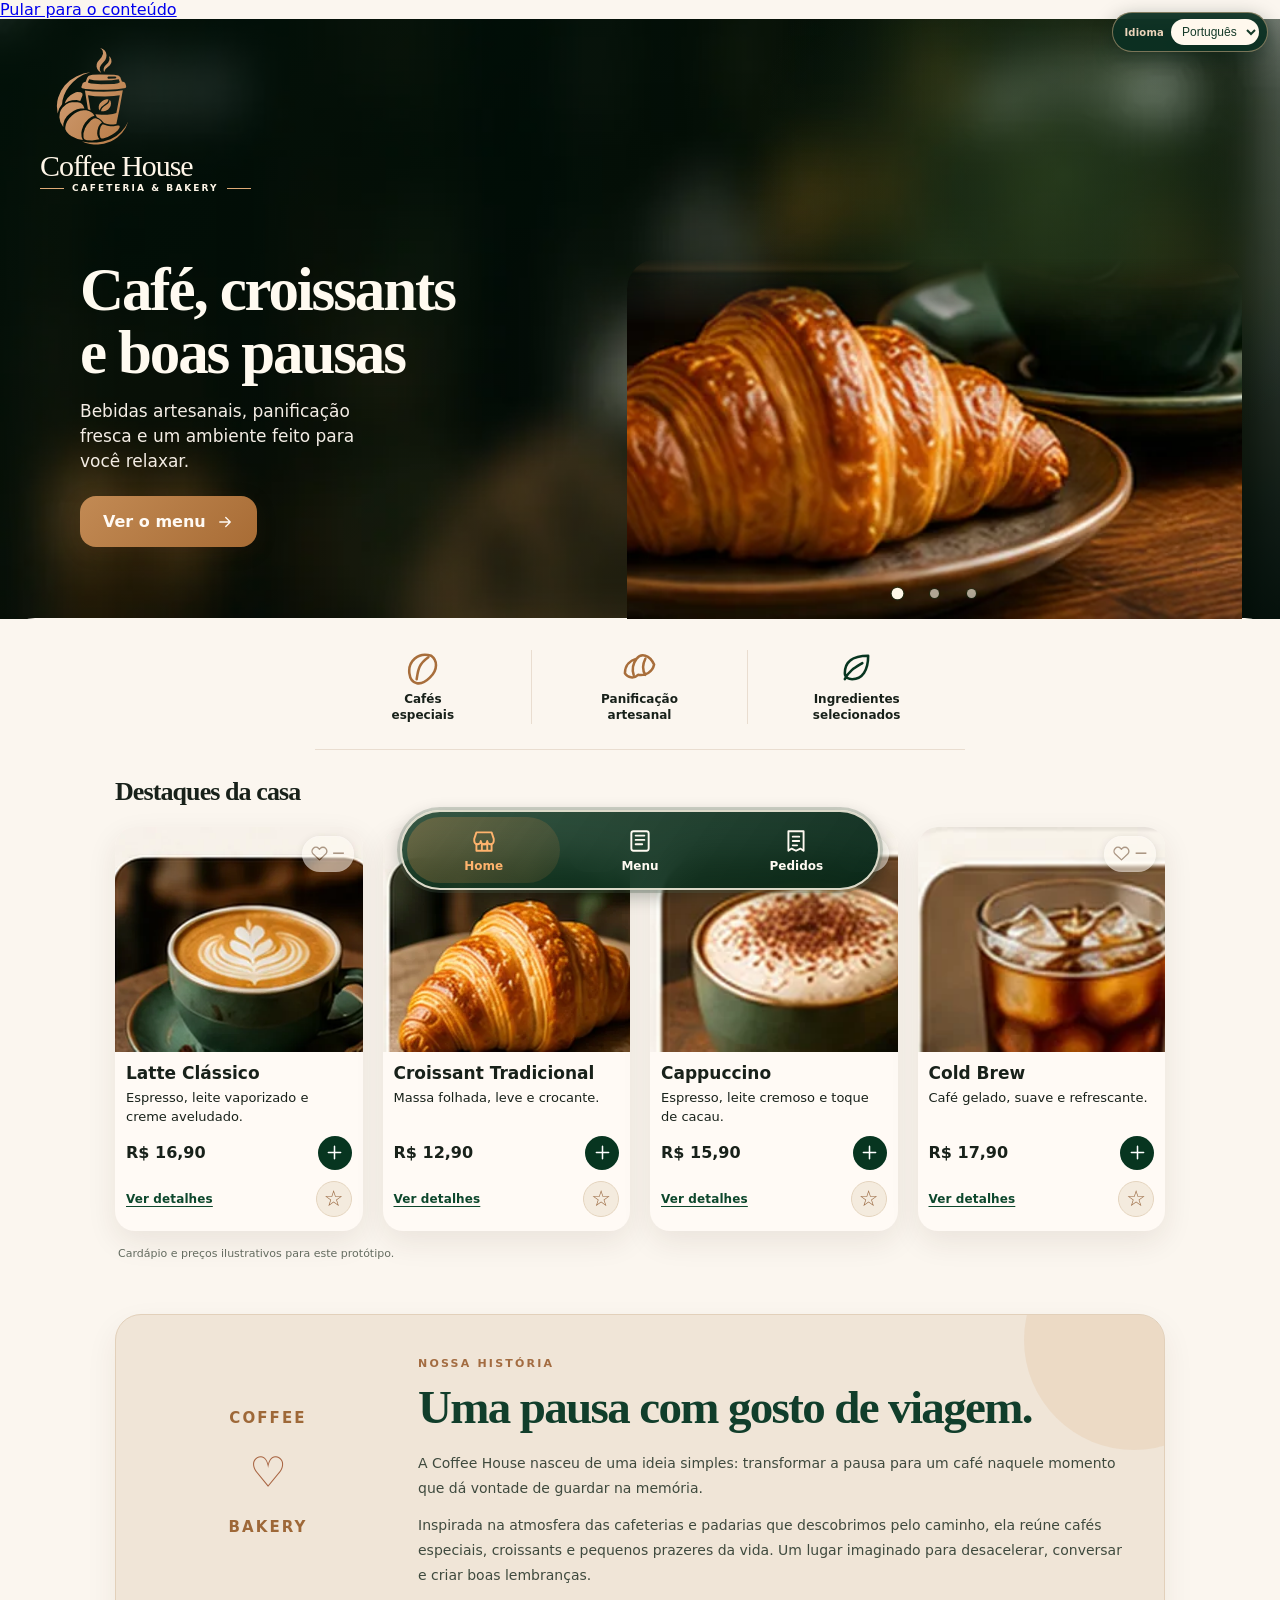
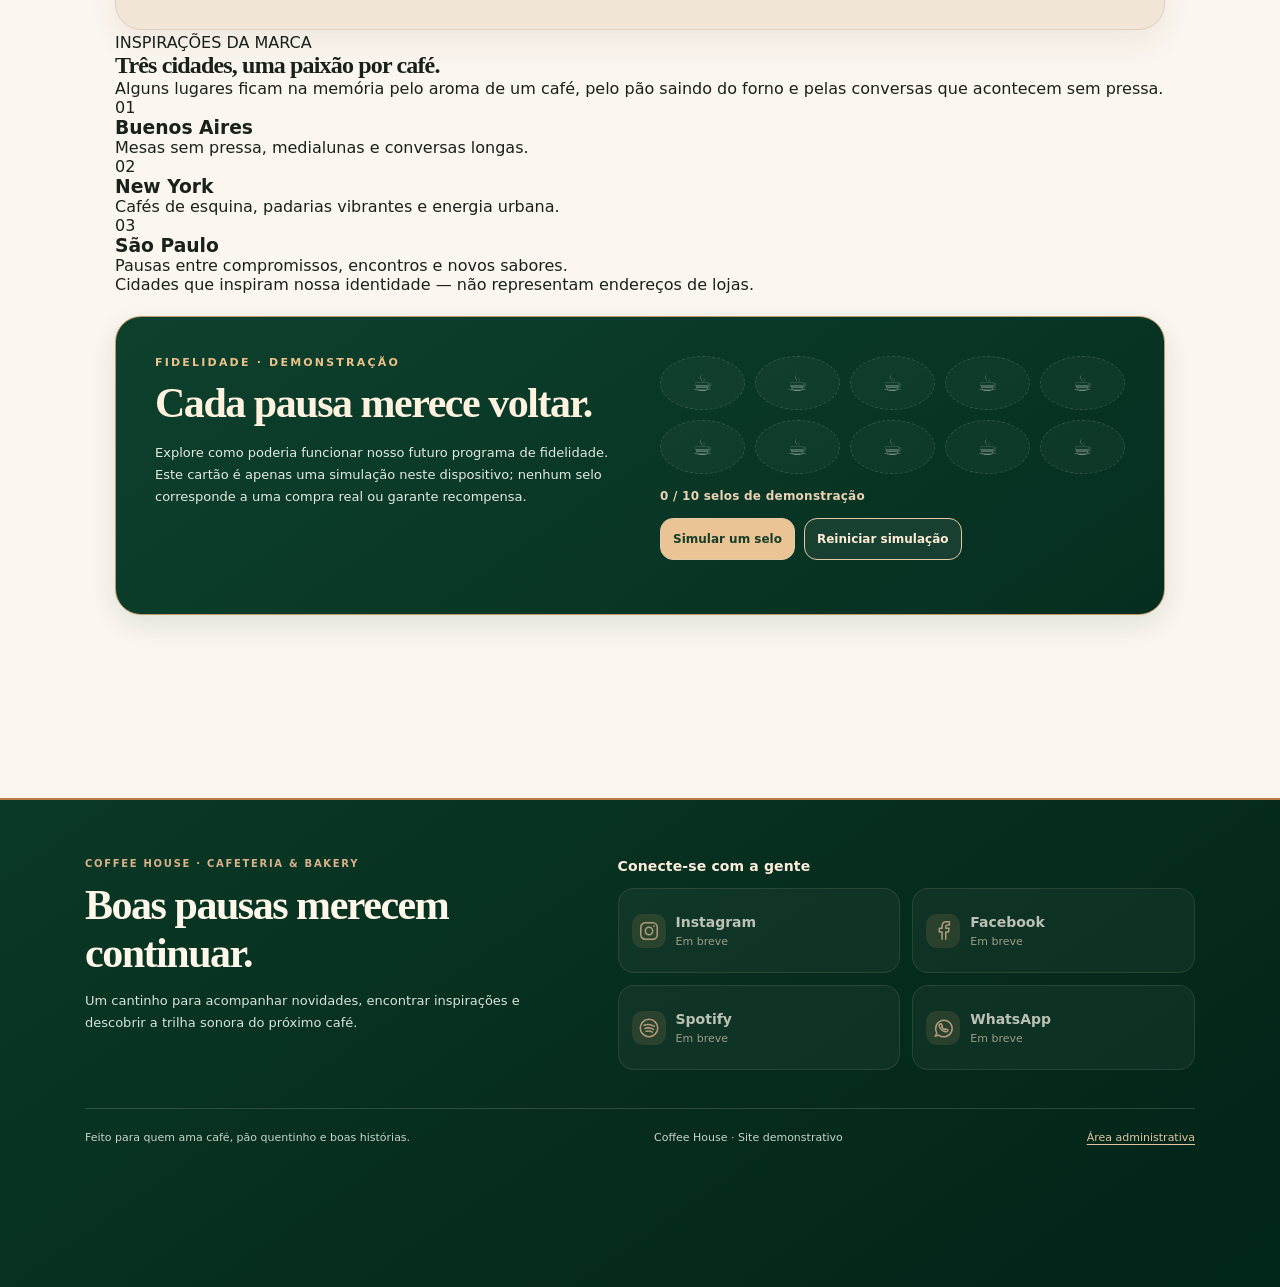
==== commit 8f332129: "feat(brand): travel-inspired city editorial and accessible skip link" ====
--- a/index.html
+++ b/index.html
@@ -7,6 +7,7 @@
 <link rel="manifest" href="manifest.webmanifest"><meta name="apple-mobile-web-app-capable" content="yes"><meta name="apple-mobile-web-app-status-bar-style" content="default"><meta name="apple-mobile-web-app-title" content="Coffee House">
 <meta name="color-scheme" content="light">
 <script type="application/ld+json">{"@context":"https://schema.org","@type":"WebSite","name":"Coffee House","url":"https://iamdanieldantas.github.io/coffee-shop/","inLanguage":["pt-BR","en-US","es-AR"],"description":"Protótipo demonstrativo de cafeteria e bakery. Não recebe pedidos reais."}</script><link rel="icon" type="image/svg+xml" href="assets/logo-approved.svg"><link rel="stylesheet" href="assets/styles.css"></head><body>
+<a class="skip-link" href="#home" data-i18n="a11y.skip">Pular para o conteúdo</a>
 <div id="app">
 <div class="language-switcher"><label for="site-language" data-i18n="language.label">Idioma</label><select id="site-language" data-i18n-aria-label="language.aria" aria-label="Selecionar idioma"><option value="pt">Português</option><option value="en">English</option><option value="es">Español</option></select></div>
 <section id="home" class="screen active" aria-label="Página inicial" data-i18n-aria-label="aria.home"><div class="home-hero"><div class="top-logo"><img class="brand-symbol" src="assets/logo-approved.svg" alt="Croissant e copo de café" data-i18n-alt="aria.logo"><div class="wordmark">Coffee House</div><div class="submark">CAFETERIA &amp; BAKERY</div></div><div class="home-text"><h1 class="serif" data-i18n-html="hero.title">Café, croissants<br>e boas pausas</h1><p data-i18n="hero.description">Bebidas artesanais, panificação fresca e um ambiente feito para você relaxar.</p><a class="cta" href="#menu" data-go="menu"><span data-i18n="hero.menu">Ver o menu</span> <svg class="ico " viewBox="0 0 24 24" fill="none" stroke="currentColor" stroke-width="1.75" stroke-linecap="round" stroke-linejoin="round" aria-hidden="true"><path d="M5 12h14m-6-6 6 6-6 6"/></svg></a></div><div class="hero-carousel" aria-label="Fotos de cafés e panificação" data-i18n-aria-label="aria.carousel" aria-roledescription="carrossel">
@@ -27,6 +28,17 @@
     <p data-i18n="about.p1">A Coffee House nasceu de uma ideia simples: transformar a pausa para um café naquele momento que dá vontade de guardar na memória.</p>
     <p data-i18n="about.p2">Inspirada na atmosfera das cafeterias e padarias que descobrimos pelo caminho, ela reúne cafés especiais, croissants e pequenos prazeres da vida. Um lugar imaginado para desacelerar, conversar e criar boas lembranças.</p>
   </div>
+</section>
+<section class="inspiration-section" aria-labelledby="inspiration-heading">
+  <p class="inspiration-eyebrow" data-i18n="story.eyebrow">INSPIRAÇÕES DA MARCA</p>
+  <h2 class="serif" id="inspiration-heading" data-i18n="story.title">Três cidades, uma paixão por café.</h2>
+  <p class="inspiration-intro" data-i18n="story.intro">Alguns lugares ficam na memória pelo aroma de um café, pelo pão saindo do forno e pelas conversas que acontecem sem pressa.</p>
+  <div class="inspiration-grid">
+    <article class="inspiration-city"><span class="city-index" aria-hidden="true">01</span><h3>Buenos Aires</h3><p data-i18n="story.buenos">Mesas sem pressa, medialunas e conversas longas.</p></article>
+    <article class="inspiration-city"><span class="city-index" aria-hidden="true">02</span><h3>New York</h3><p data-i18n="story.newyork">Cafés de esquina, padarias vibrantes e energia urbana.</p></article>
+    <article class="inspiration-city"><span class="city-index" aria-hidden="true">03</span><h3>São Paulo</h3><p data-i18n="story.saopaulo">Pausas entre compromissos, encontros e novos sabores.</p></article>
+  </div>
+  <p class="inspiration-caption" data-i18n="story.caption">Cidades que inspiram nossa identidade — não representam endereços de lojas.</p>
 </section>
 <section id="loyalty-card" class="loyalty-card" aria-label="Cartão de fidelidade demonstrativo"></section>
 </div></div></section>
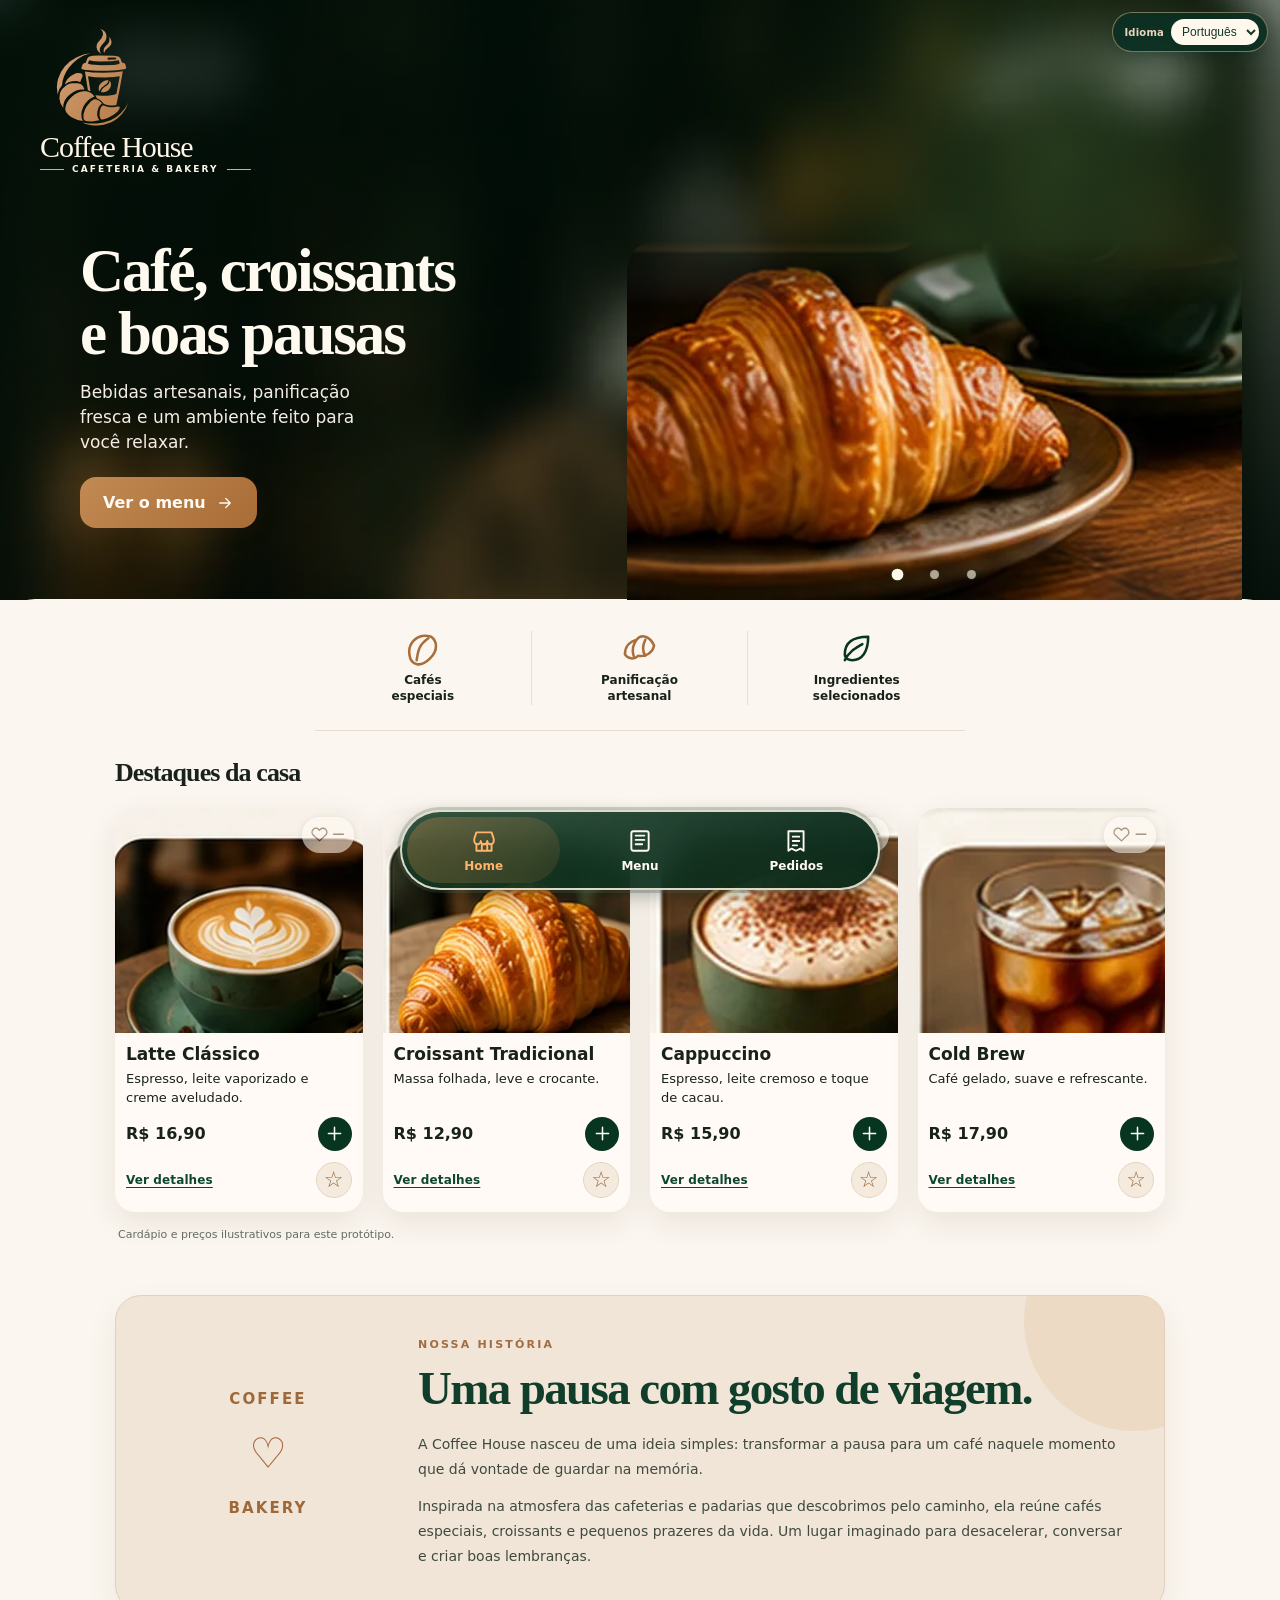
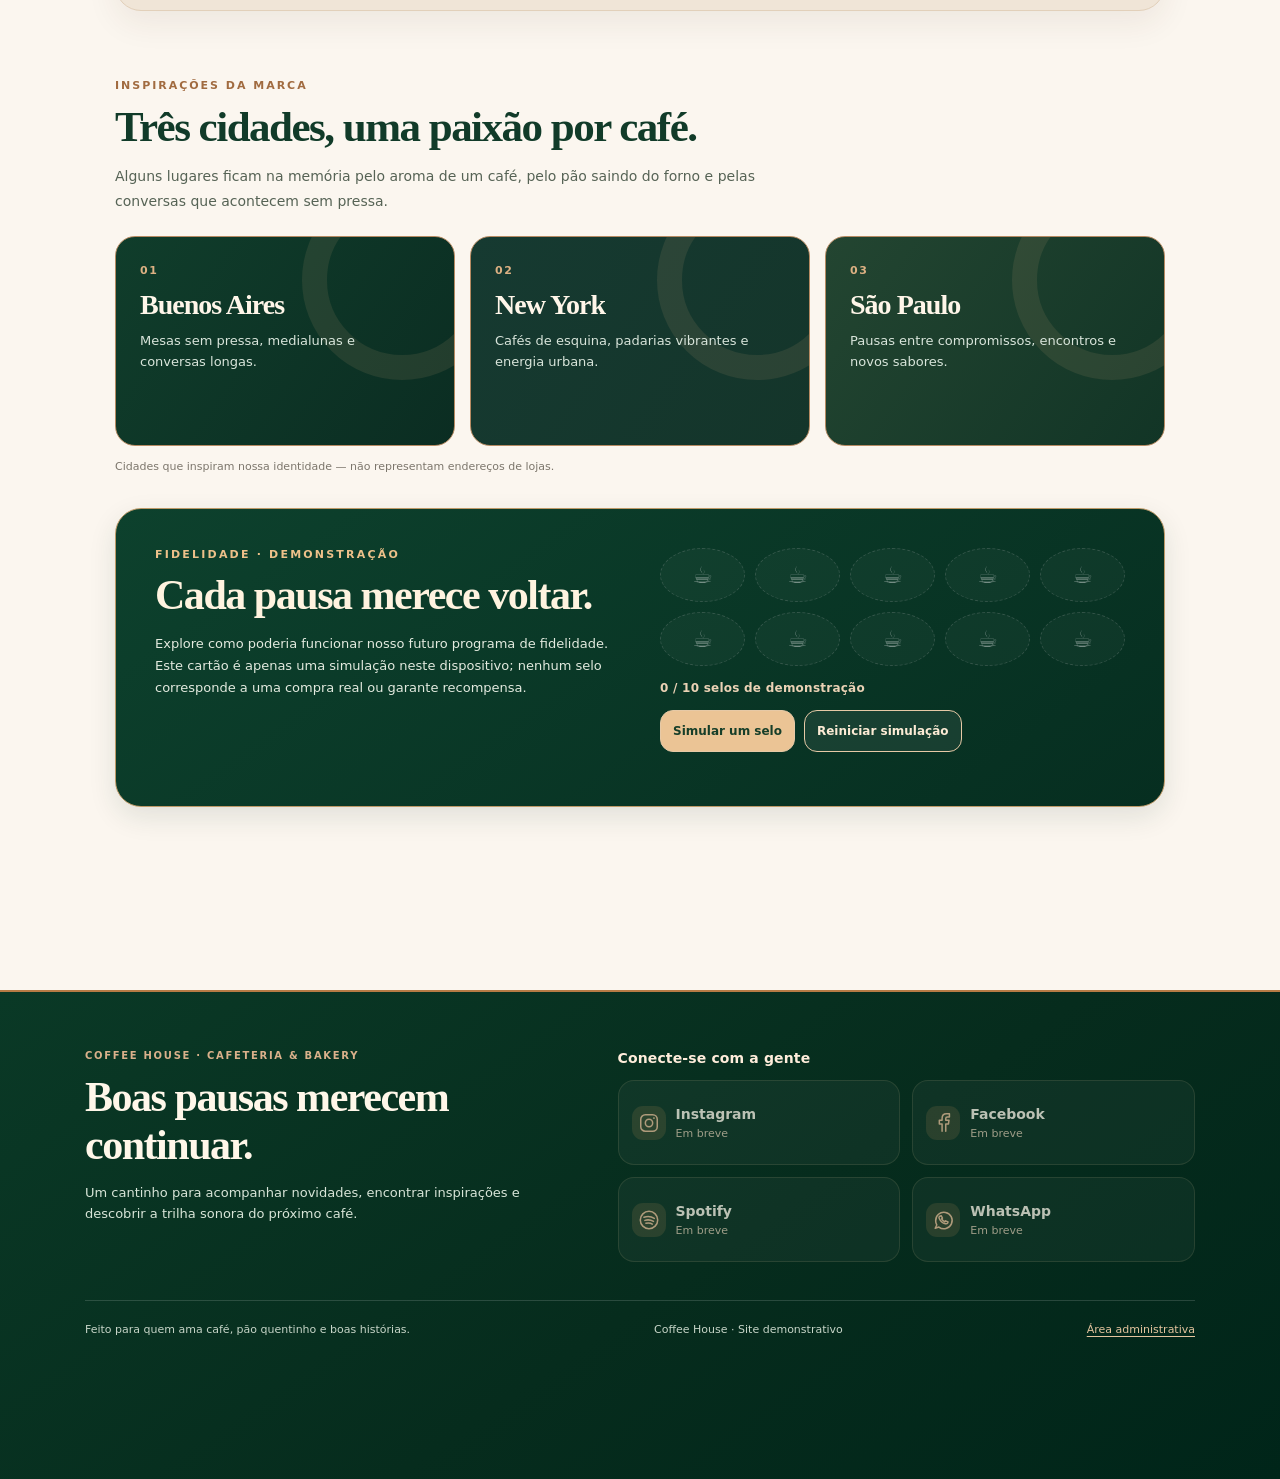
==== commit e6e7f480: "feat(a11y): load accessible skip-to-content behavior" ====
--- a/index.html
+++ b/index.html
@@ -85,4 +85,4 @@
 </footer>
 <nav class="bottom-wrap" aria-label="Navegação principal" data-i18n-aria-label="aria.navigation"><div class="bottom"><a class="nav-btn active" data-go="home" href="#home" aria-current="page"><svg class="ico " viewBox="0 0 24 24" fill="none" stroke="currentColor" stroke-width="1.75" stroke-linecap="round" stroke-linejoin="round" aria-hidden="true"><path d="m3 10 2-6h14l2 6v2a3 3 0 0 1-6 0 3 3 0 0 1-6 0 3 3 0 0 1-6 0v-2Z"/><path d="M5 15v6h14v-6M10 21v-6h5v6"/></svg><span data-i18n="nav.home">Home</span></a><a class="nav-btn" data-go="menu" href="#menu"><svg class="ico " viewBox="0 0 24 24" fill="none" stroke="currentColor" stroke-width="1.75" stroke-linecap="round" stroke-linejoin="round" aria-hidden="true"><rect x="4" y="3" width="16" height="18" rx="2"/><path d="M8 7h8M8 11h8M8 15h6"/></svg><span data-i18n="nav.menu">Menu</span></a><a class="nav-btn" data-go="pedidos" href="#pedidos"><svg class="ico " viewBox="0 0 24 24" fill="none" stroke="currentColor" stroke-width="1.75" stroke-linecap="round" stroke-linejoin="round" aria-hidden="true"><path d="M5 3h14v18l-3-2-4 2-4-2-3 2V3Z"/><path d="M9 8h6M9 12h6M9 16h4"/></svg><span data-i18n="nav.orders">Pedidos</span><span class="cart-badge" id="cart-badge" hidden>0</span></a></div></nav>
 <div class="toast" id="toast" role="status" aria-live="polite"></div><div class="overlay" id="checkout-modal" role="dialog" aria-modal="true" aria-labelledby="dialog-heading"><div class="dialog"><div class="success"><svg class="ico " viewBox="0 0 24 24" fill="none" stroke="currentColor" stroke-width="1.75" stroke-linecap="round" stroke-linejoin="round" aria-hidden="true"><path d="m5 12 5 5L20 7"/></svg></div><h2 id="dialog-heading" class="serif" data-i18n="modal.title">Pedido simulado!</h2><p data-i18n="modal.message">Esta é uma demonstração. Nenhum pedido foi enviado à loja e nenhum pagamento foi realizado.</p><button id="close-modal" class="confirm" type="button" data-i18n="modal.close">Voltar para o café</button></div></div>
-<script src="assets/i18n.js"></script><script src="assets/likes-config.js"></script><script src="assets/likes.js"></script><script src="assets/app.js"></script><script src="assets/social-config.js"></script><script src="assets/social-footer.js"></script><script src="assets/experience.js"></script><script src="assets/catalog.js"></script><script src="assets/loyalty.js"></script><script defer src="assets/pwa.js"></script></body></html>+<script src="assets/i18n.js"></script><script src="assets/likes-config.js"></script><script src="assets/likes.js"></script><script src="assets/app.js"></script><script src="assets/social-config.js"></script><script src="assets/social-footer.js"></script><script src="assets/experience.js"></script><script src="assets/catalog.js"></script><script src="assets/loyalty.js"></script><script src="assets/accessibility.js"></script><script defer src="assets/pwa.js"></script></body></html>
--- a/assets/styles.css
+++ b/assets/styles.css
@@ -188,3 +188,35 @@
 .footer-admin{color:#e4c49e;text-decoration:underline;text-underline-offset:3px;white-space:nowrap}
 .footer-admin:focus-visible{outline:2px solid #f7d1a4;outline-offset:4px}
 @media(min-width:760px){.loyalty-card{grid-template-columns:1fr 1fr;gap:40px;padding:39px}.loyalty-stamps span{height:54px}}
+
+/* Brand postcards: inspiration, not physical store addresses. */
+.inspiration-section{margin:27px 0 5px;padding:30px 0 10px}
+.inspiration-eyebrow{color:#a16b40;font-size:11px;font-weight:850;letter-spacing:.18em;margin-bottom:10px}
+.inspiration-section>h2{color:#113b29;font-size:clamp(28px,5.4vw,43px);line-height:1.14;margin-bottom:13px;max-width:690px}
+.inspiration-intro{font-size:14px;line-height:1.75;color:#566355;max-width:680px;margin-bottom:23px}
+.inspiration-grid{display:grid;grid-template-columns:1fr;gap:12px}
+.inspiration-city{min-height:169px;position:relative;overflow:hidden;border-radius:20px;padding:22px 23px;background:linear-gradient(125deg,#103d2b,#0b2d22);color:#fff6e9;border:1px solid #b68a62;isolation:isolate}
+.inspiration-city:before{content:"";position:absolute;right:-48px;top:-57px;width:150px;height:150px;border-radius:50%;border:25px solid #d6ac7e1c;z-index:-1}
+.inspiration-city:nth-child(2){background:linear-gradient(125deg,#163a31,#14352a)}
+.inspiration-city:nth-child(3){background:linear-gradient(125deg,#234531,#123526)}
+.city-index{display:block;color:#ddb183;font-size:11px;font-weight:850;letter-spacing:.14em;margin-bottom:12px}
+.inspiration-city h3{font-family:Georgia,serif;font-size:26px;font-weight:700;letter-spacing:-.035em;margin-bottom:10px}
+.inspiration-city p{color:#d9e5db;font-size:13px;line-height:1.6;max-width:280px}
+.inspiration-caption{color:#7c766c;font-size:11px;line-height:1.6;margin-top:12px}
+@media(min-width:760px){.inspiration-section{margin-top:38px}.inspiration-grid{grid-template-columns:repeat(3,minmax(0,1fr));gap:15px}.inspiration-city{min-height:210px;padding:27px 24px}.inspiration-city h3{font-size:28px}}
+/* Keyboard navigation and accessible product dialogs. */
+.skip-link{position:fixed;z-index:200;top:calc(9px + env(safe-area-inset-top));left:10px;transform:translateY(-160%);background:#fff8e8;color:#0d3b27;border:2px solid #a46d3e;border-radius:11px;padding:12px 16px;font-weight:800;text-decoration:none;box-shadow:0 5px 22px #0003}
+.skip-link:focus-visible{transform:translateY(0);outline:3px solid #a46d3e;outline-offset:2px}
+.screen h1:focus{outline:3px solid #c48b50;outline-offset:5px;border-radius:3px}
+.detail-ingredients{margin:17px 0 15px;padding:15px 16px;border-radius:12px;background:#f5ede2;border:1px solid #e4d7c8}
+.detail-ingredients h3{font-size:13px;font-weight:800;color:#17412c;margin:0 0 8px}
+.detail-ingredients ul{padding-left:19px;margin:0;display:grid;gap:4px}
+.detail-ingredients li{font-size:12px;line-height:1.5;color:#485648}
+.detail-ingredients .detail-disclaimer{font-size:11px;color:#736b5e;margin-top:9px}
+.detail-quantity{display:flex;align-items:center;justify-content:space-between;gap:12px;margin:16px 0}
+.detail-quantity>label{font-size:13px;font-weight:800;color:#1c412e}
+.detail-quantity .qty-picker{min-width:120px}
+.detail-quantity output{font-variant-numeric:tabular-nums;min-width:28px;text-align:center;font-weight:850}
+.detail-quantity button{min-width:34px;min-height:34px}
+.experience-dialog [role="group"]{max-width:100%}
+@media(prefers-reduced-motion:reduce){html{scroll-behavior:auto}.screen{animation:none}.skip-link{transition:none}.inspiration-city{transition:none}}
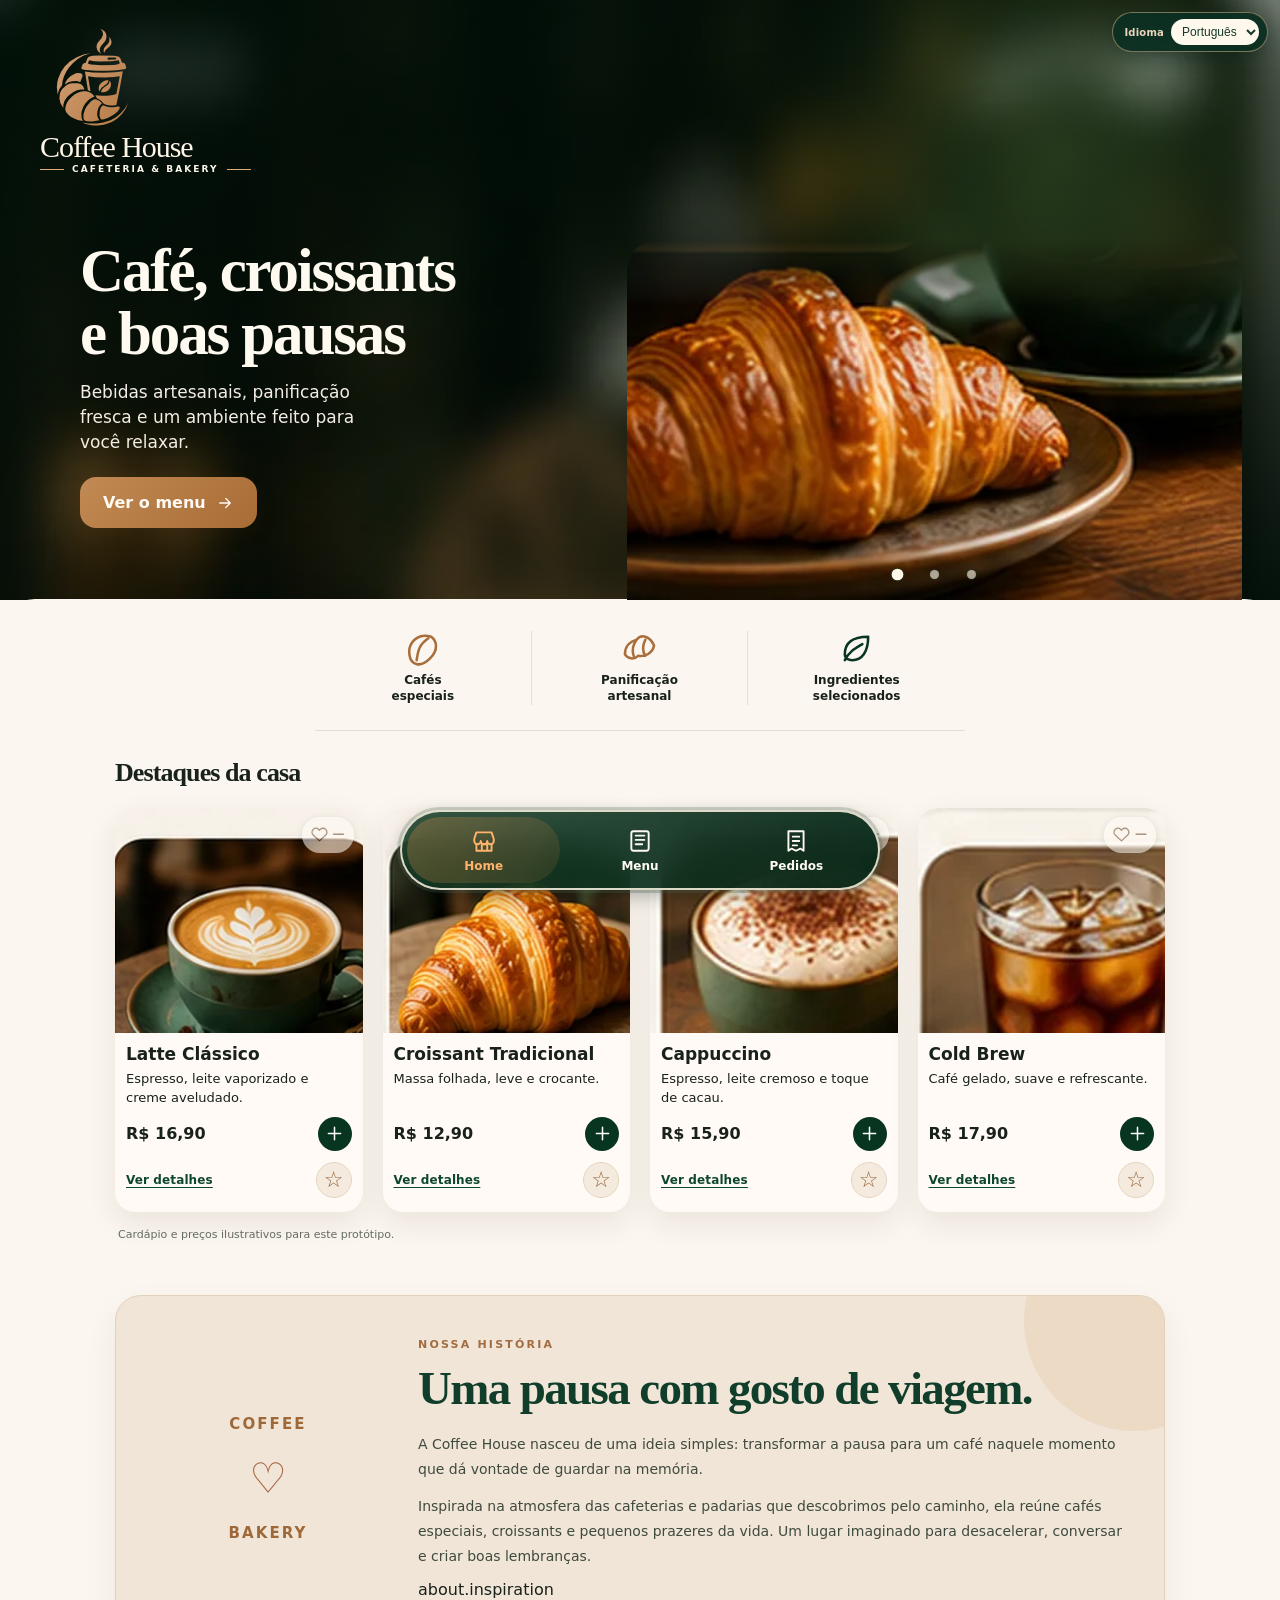
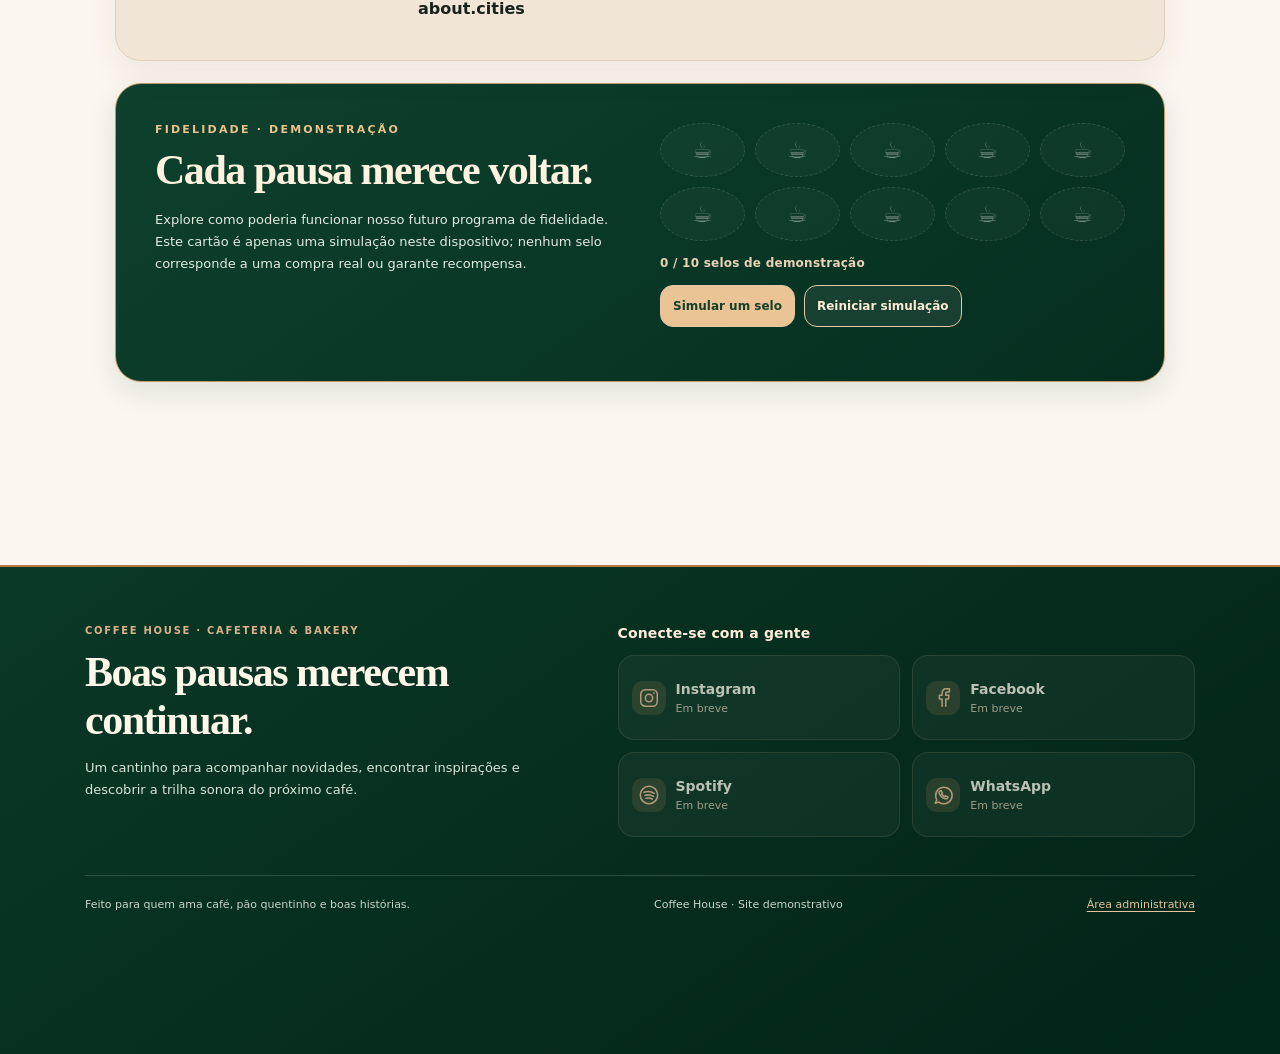
==== commit 3d5d2118: "feat(brand): add travel inspiration to About Us" ====
--- a/index.html
+++ b/index.html
@@ -7,7 +7,6 @@
 <link rel="manifest" href="manifest.webmanifest"><meta name="apple-mobile-web-app-capable" content="yes"><meta name="apple-mobile-web-app-status-bar-style" content="default"><meta name="apple-mobile-web-app-title" content="Coffee House">
 <meta name="color-scheme" content="light">
 <script type="application/ld+json">{"@context":"https://schema.org","@type":"WebSite","name":"Coffee House","url":"https://iamdanieldantas.github.io/coffee-shop/","inLanguage":["pt-BR","en-US","es-AR"],"description":"Protótipo demonstrativo de cafeteria e bakery. Não recebe pedidos reais."}</script><link rel="icon" type="image/svg+xml" href="assets/logo-approved.svg"><link rel="stylesheet" href="assets/styles.css"></head><body>
-<a class="skip-link" href="#home" data-i18n="a11y.skip">Pular para o conteúdo</a>
 <div id="app">
 <div class="language-switcher"><label for="site-language" data-i18n="language.label">Idioma</label><select id="site-language" data-i18n-aria-label="language.aria" aria-label="Selecionar idioma"><option value="pt">Português</option><option value="en">English</option><option value="es">Español</option></select></div>
 <section id="home" class="screen active" aria-label="Página inicial" data-i18n-aria-label="aria.home"><div class="home-hero"><div class="top-logo"><img class="brand-symbol" src="assets/logo-approved.svg" alt="Croissant e copo de café" data-i18n-alt="aria.logo"><div class="wordmark">Coffee House</div><div class="submark">CAFETERIA &amp; BAKERY</div></div><div class="home-text"><h1 class="serif" data-i18n-html="hero.title">Café, croissants<br>e boas pausas</h1><p data-i18n="hero.description">Bebidas artesanais, panificação fresca e um ambiente feito para você relaxar.</p><a class="cta" href="#menu" data-go="menu"><span data-i18n="hero.menu">Ver o menu</span> <svg class="ico " viewBox="0 0 24 24" fill="none" stroke="currentColor" stroke-width="1.75" stroke-linecap="round" stroke-linejoin="round" aria-hidden="true"><path d="M5 12h14m-6-6 6 6-6 6"/></svg></a></div><div class="hero-carousel" aria-label="Fotos de cafés e panificação" data-i18n-aria-label="aria.carousel" aria-roledescription="carrossel">
@@ -27,18 +26,8 @@
     <h2 id="about-heading" class="serif" data-i18n="about.heading">Uma pausa com gosto de viagem.</h2>
     <p data-i18n="about.p1">A Coffee House nasceu de uma ideia simples: transformar a pausa para um café naquele momento que dá vontade de guardar na memória.</p>
     <p data-i18n="about.p2">Inspirada na atmosfera das cafeterias e padarias que descobrimos pelo caminho, ela reúne cafés especiais, croissants e pequenos prazeres da vida. Um lugar imaginado para desacelerar, conversar e criar boas lembranças.</p>
+    <div class="travel-inspirations"><p data-i18n="about.inspiration">Inspirada nas pausas de viagem</p><strong data-i18n="about.cities">Buenos Aires · Nova York · São Paulo</strong></div>
   </div>
-</section>
-<section class="inspiration-section" aria-labelledby="inspiration-heading">
-  <p class="inspiration-eyebrow" data-i18n="story.eyebrow">INSPIRAÇÕES DA MARCA</p>
-  <h2 class="serif" id="inspiration-heading" data-i18n="story.title">Três cidades, uma paixão por café.</h2>
-  <p class="inspiration-intro" data-i18n="story.intro">Alguns lugares ficam na memória pelo aroma de um café, pelo pão saindo do forno e pelas conversas que acontecem sem pressa.</p>
-  <div class="inspiration-grid">
-    <article class="inspiration-city"><span class="city-index" aria-hidden="true">01</span><h3>Buenos Aires</h3><p data-i18n="story.buenos">Mesas sem pressa, medialunas e conversas longas.</p></article>
-    <article class="inspiration-city"><span class="city-index" aria-hidden="true">02</span><h3>New York</h3><p data-i18n="story.newyork">Cafés de esquina, padarias vibrantes e energia urbana.</p></article>
-    <article class="inspiration-city"><span class="city-index" aria-hidden="true">03</span><h3>São Paulo</h3><p data-i18n="story.saopaulo">Pausas entre compromissos, encontros e novos sabores.</p></article>
-  </div>
-  <p class="inspiration-caption" data-i18n="story.caption">Cidades que inspiram nossa identidade — não representam endereços de lojas.</p>
 </section>
 <section id="loyalty-card" class="loyalty-card" aria-label="Cartão de fidelidade demonstrativo"></section>
 </div></div></section>
@@ -85,4 +74,4 @@
 </footer>
 <nav class="bottom-wrap" aria-label="Navegação principal" data-i18n-aria-label="aria.navigation"><div class="bottom"><a class="nav-btn active" data-go="home" href="#home" aria-current="page"><svg class="ico " viewBox="0 0 24 24" fill="none" stroke="currentColor" stroke-width="1.75" stroke-linecap="round" stroke-linejoin="round" aria-hidden="true"><path d="m3 10 2-6h14l2 6v2a3 3 0 0 1-6 0 3 3 0 0 1-6 0 3 3 0 0 1-6 0v-2Z"/><path d="M5 15v6h14v-6M10 21v-6h5v6"/></svg><span data-i18n="nav.home">Home</span></a><a class="nav-btn" data-go="menu" href="#menu"><svg class="ico " viewBox="0 0 24 24" fill="none" stroke="currentColor" stroke-width="1.75" stroke-linecap="round" stroke-linejoin="round" aria-hidden="true"><rect x="4" y="3" width="16" height="18" rx="2"/><path d="M8 7h8M8 11h8M8 15h6"/></svg><span data-i18n="nav.menu">Menu</span></a><a class="nav-btn" data-go="pedidos" href="#pedidos"><svg class="ico " viewBox="0 0 24 24" fill="none" stroke="currentColor" stroke-width="1.75" stroke-linecap="round" stroke-linejoin="round" aria-hidden="true"><path d="M5 3h14v18l-3-2-4 2-4-2-3 2V3Z"/><path d="M9 8h6M9 12h6M9 16h4"/></svg><span data-i18n="nav.orders">Pedidos</span><span class="cart-badge" id="cart-badge" hidden>0</span></a></div></nav>
 <div class="toast" id="toast" role="status" aria-live="polite"></div><div class="overlay" id="checkout-modal" role="dialog" aria-modal="true" aria-labelledby="dialog-heading"><div class="dialog"><div class="success"><svg class="ico " viewBox="0 0 24 24" fill="none" stroke="currentColor" stroke-width="1.75" stroke-linecap="round" stroke-linejoin="round" aria-hidden="true"><path d="m5 12 5 5L20 7"/></svg></div><h2 id="dialog-heading" class="serif" data-i18n="modal.title">Pedido simulado!</h2><p data-i18n="modal.message">Esta é uma demonstração. Nenhum pedido foi enviado à loja e nenhum pagamento foi realizado.</p><button id="close-modal" class="confirm" type="button" data-i18n="modal.close">Voltar para o café</button></div></div>
-<script src="assets/i18n.js"></script><script src="assets/likes-config.js"></script><script src="assets/likes.js"></script><script src="assets/app.js"></script><script src="assets/social-config.js"></script><script src="assets/social-footer.js"></script><script src="assets/experience.js"></script><script src="assets/catalog.js"></script><script src="assets/loyalty.js"></script><script src="assets/accessibility.js"></script><script defer src="assets/pwa.js"></script></body></html>+<script src="assets/i18n.js"></script><script src="assets/likes-config.js"></script><script src="assets/likes.js"></script><script src="assets/app.js"></script><script src="assets/social-config.js"></script><script src="assets/social-footer.js"></script><script src="assets/experience.js"></script><script src="assets/catalog.js"></script><script src="assets/loyalty.js"></script><script defer src="assets/pwa.js"></script></body></html>
